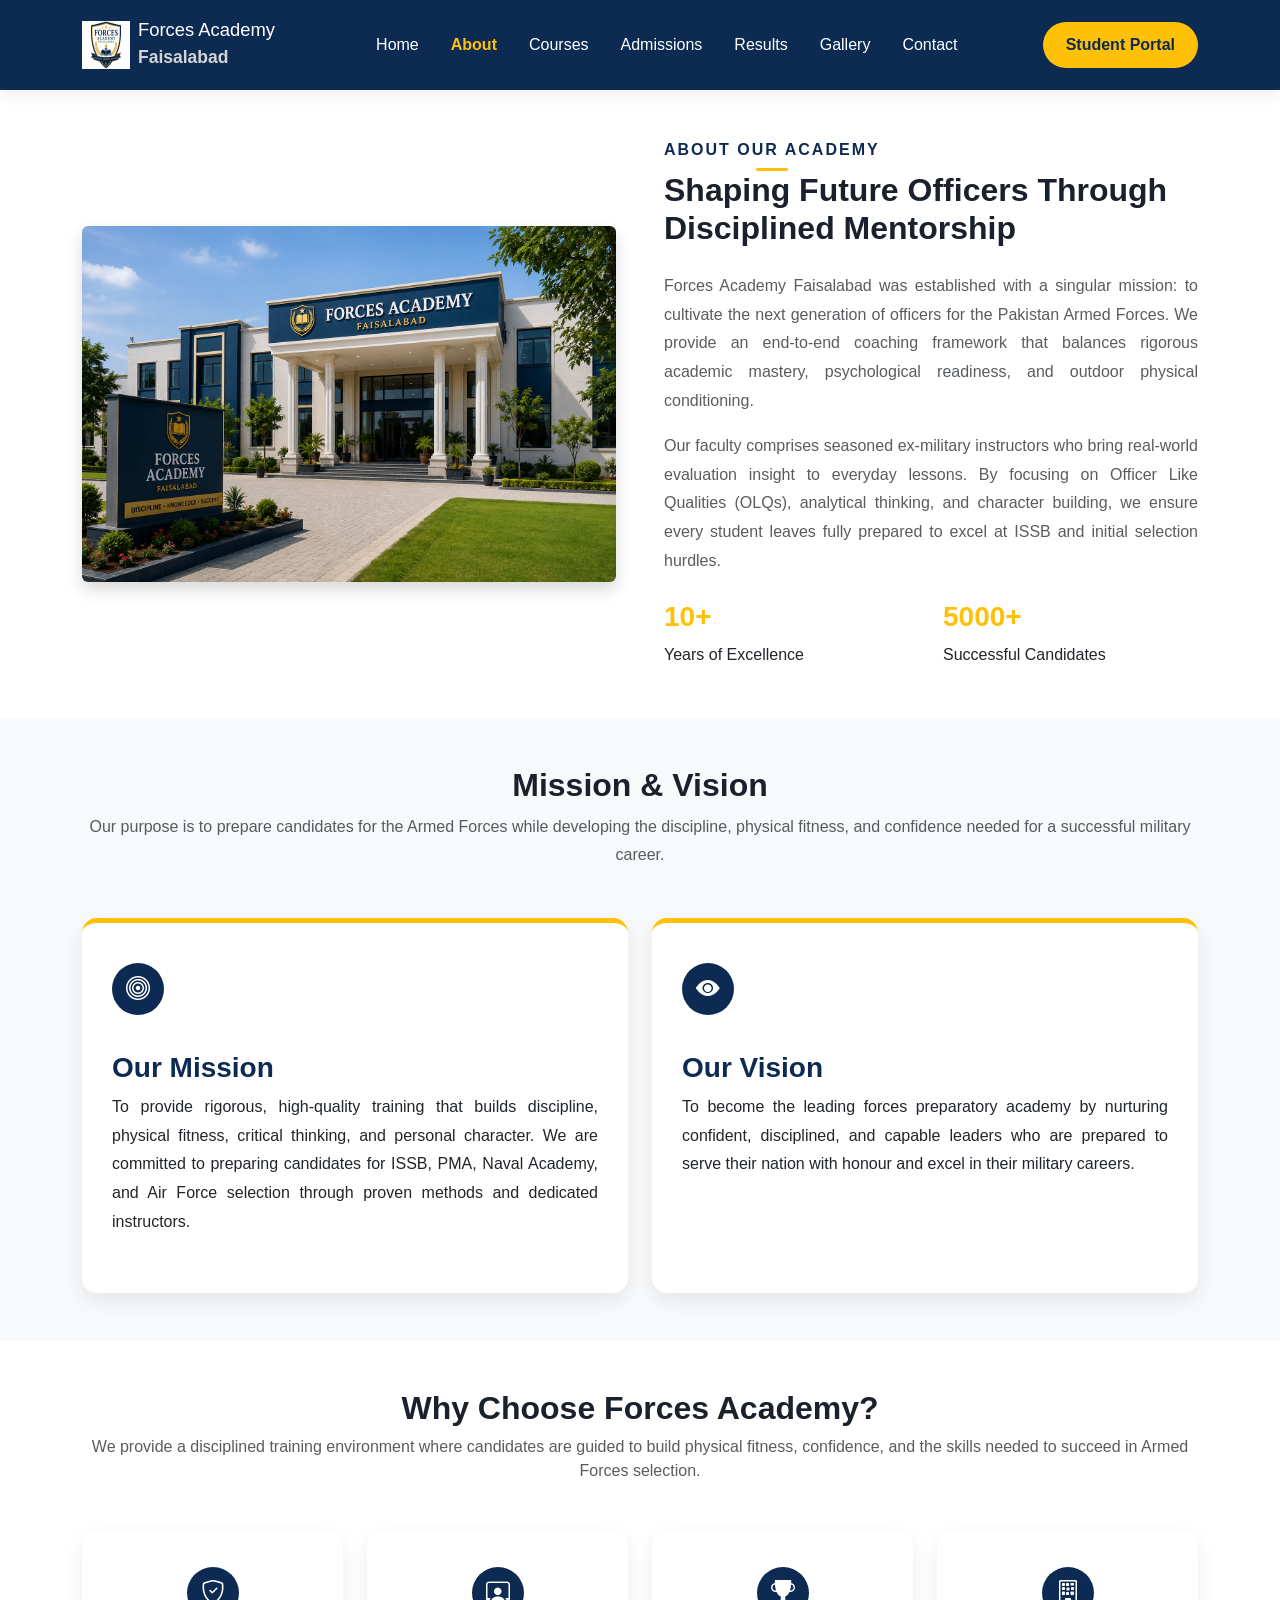
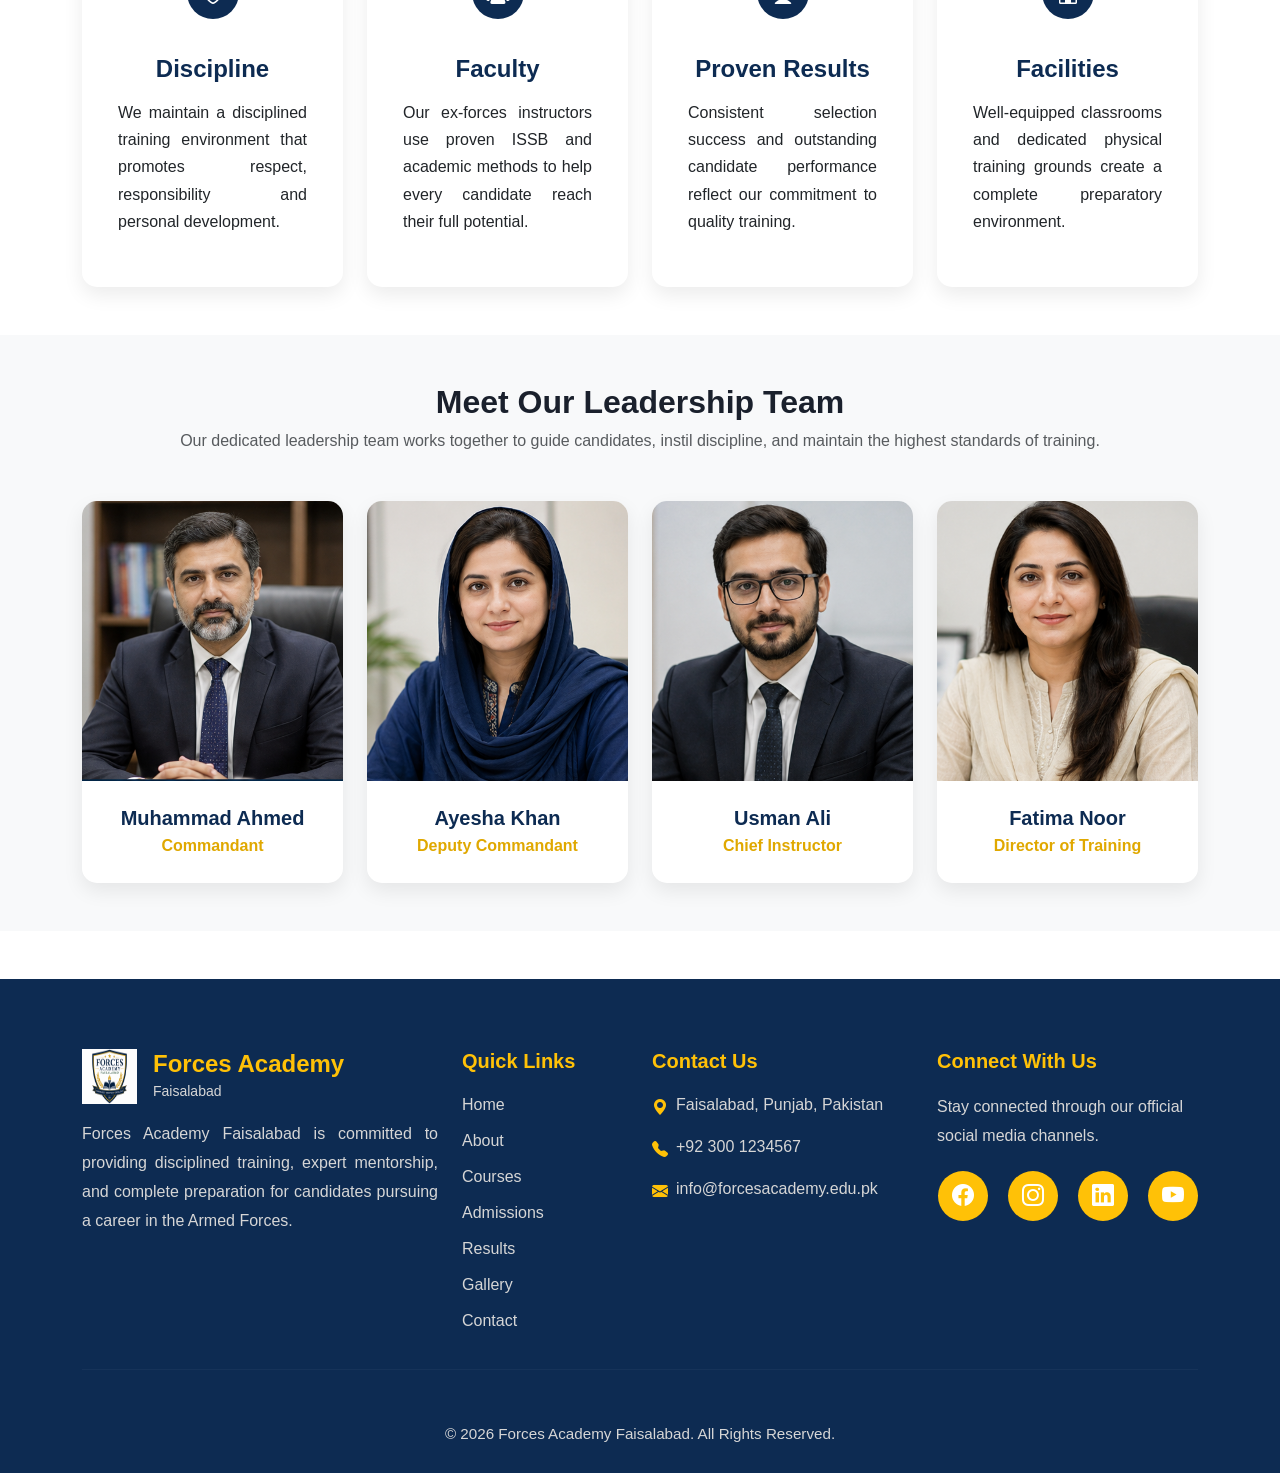
==== about.html @ 99a715e4 "Enhance gallery layout and update website styling" ====
<!DOCTYPE html>
<html lang="en">

<head>
    <meta charset="UTF-8">
    <meta name="viewport" content="width=device-width, initial-scale=1.0">
    <title>About | Forces Academy Faisalabad</title>

    <!-- Bootstrap CSS -->
    <link href="https://cdn.jsdelivr.net/npm/bootstrap@5.3.7/dist/css/bootstrap.min.css" rel="stylesheet">
    <link rel="stylesheet" href="https://cdn.jsdelivr.net/npm/bootstrap-icons@1.13.1/font/bootstrap-icons.min.css">
    
    <!-- AOS Animation Library CSS -->
    <link href="https://unpkg.com/aos@2.3.1/dist/aos.css" rel="stylesheet">

    <!-- Custom CSS -->
    <link rel="stylesheet" href="css/style.css">
</head>

<body>

    <!-- Navbar -->
    <nav class="navbar navbar-expand-lg sticky-top" id="navbar">
        <div class="container">

            <a class="navbar-brand d-flex align-items-center" href="index.html">
                <img src="images/logo.png" width="48" height="48" alt="Logo" class="me-2">
                <div>
                    <h5 class="mb-0">Forces Academy</h5>
                    <small>Faisalabad</small>
                </div>
            </a>

            <button class="navbar-toggler"
                type="button"
                data-bs-toggle="collapse"
                data-bs-target="#navigation">

                <span class="navbar-toggler-icon"></span>

            </button>

            <div class="collapse navbar-collapse" id="navigation">

                <ul class="navbar-nav mx-auto">

                    <li class="nav-item"><a class="nav-link" href="index.html">Home</a></li>
                    <li class="nav-item"><a class="nav-link active" href="about.html">About</a></li>
                    <li class="nav-item"><a class="nav-link" href="courses.html">Courses</a></li>
                    <li class="nav-item"><a class="nav-link" href="admissions.html">Admissions</a></li>
                    <li class="nav-item"><a class="nav-link" href="results.html">Results</a></li>
                    <li class="nav-item"><a class="nav-link" href="gallery.html">Gallery</a></li>
                    <li class="nav-item"><a class="nav-link" href="contact.html">Contact</a></li>

                </ul>

                <a href="#" class="btn portal-btn">
                    Student Portal
                </a>

            </div>

        </div>
    </nav>


    <!-- Academy Overview -->
    <section class="py-5" id="academy-overview">
        <div class="container">

            <div class="row align-items-center g-5">

                <div class="col-lg-6" data-aos="fade-up">
                    <img src="images/about-academy.png"
                         alt="Forces Academy Building"
                         class="img-fluid rounded shadow">
                </div>

                <div class="col-lg-6" data-aos="fade-up" data-aos-delay="100">

                    <span class="section-subtitle">ABOUT OUR ACADEMY</span>

                    <h2 class="fw-bold mb-4">
                        Shaping Future Officers Through Disciplined Mentorship
                    </h2>

                    <p class="text-muted justify-text">
                        Forces Academy Faisalabad was established with a singular mission: to cultivate 
                        the next generation of officers for the Pakistan Armed Forces. We provide an end-to-end 
                        coaching framework that balances rigorous academic mastery, psychological readiness, 
                        and outdoor physical conditioning.
                    </p>

                    <p class="text-muted justify-text">
                        Our faculty comprises seasoned ex-military instructors who bring real-world evaluation 
                        insight to everyday lessons. By focusing on Officer Like Qualities (OLQs), analytical thinking, 
                        and character building, we ensure every student leaves fully prepared to excel at ISSB and 
                        initial selection hurdles.
                    </p>

                    <div class="row mt-4">

                        <div class="col-6">
                            <h3 class="text-warning fw-bold">10+</h3>
                            <p class="mb-0">Years of Excellence</p>
                        </div>

                        <div class="col-6">
                            <h3 class="text-warning fw-bold">5000+</h3>
                            <p class="mb-0">Successful Candidates</p>
                        </div>

                    </div>

                </div>

            </div>

        </div>
    </section>

    <!-- Mission & Vision -->
    <section id="mission-vision" class="py-5">
        <div class="container">

            <div class="text-center mb-5" data-aos="fade-up">
                <h2 class="fw-bold">Mission & Vision</h2>
                <p class="text-muted">
                    Our purpose is to prepare candidates for the Armed Forces while
                    developing the discipline, physical fitness, and confidence needed
                    for a successful military career.
                </p>
            </div>

            <div class="row g-4">

                <!-- Mission -->
                <div class="col-lg-6" data-aos="fade-up" data-aos-delay="100">

                    <div class="mission-card h-100">

                        <div class="icon-box">
                            <i class="bi bi-bullseye"></i>
                        </div>

                        <h3 class="fw-bold mt-3">Our Mission</h3>

                        <p class="justify-text">
                            To provide rigorous, high-quality training that builds
                            discipline, physical fitness, critical thinking, and personal
                            character. We are committed to preparing candidates for ISSB,
                            PMA, Naval Academy, and Air Force selection through proven
                            methods and dedicated instructors.
                        </p>

                    </div>

                </div>

                <!-- Vision -->
                <div class="col-lg-6" data-aos="fade-up" data-aos-delay="200">

                    <div class="vision-card h-100">

                        <div class="icon-box">
                            <i class="bi bi-eye-fill"></i>
                        </div>

                        <h3 class="fw-bold mt-3">Our Vision</h3>

                        <p class="justify-text">
                            To become the leading forces preparatory academy by nurturing
                            confident, disciplined, and capable leaders who are prepared
                            to serve their nation with honour and excel in their military
                            careers.
                        </p>

                    </div>

                </div>

            </div>

        </div>
    </section>


    <!-- Why Choose Us -->
    <section id="why-choose-us" class="py-5">
        <div class="container">

            <div class="text-center mb-5" data-aos="fade-up">
                <h2 class="fw-bold">Why Choose Forces Academy?</h2>
                <p class="text-muted">
                    We provide a disciplined training environment where candidates are
                    guided to build physical fitness, confidence, and the skills needed
                    to succeed in Armed Forces selection.
                </p>
            </div>

            <div class="row g-4">

                <!-- Card 1 -->
                <div class="col-lg-3 col-md-6" data-aos="fade-up" data-aos-delay="100">
                    <div class="card feature-card h-100 text-center">

                        <div class="card-body">

                            <div class="feature-icon">
                                <i class="bi bi-shield-check"></i>
                            </div>

                            <h4 class="mt-3">Discipline</h4>

                            <p class="justify-text">
                                We maintain a disciplined training environment that
                                promotes respect, responsibility and personal development.
                            </p>

                        </div>

                    </div>
                </div>

                <!-- Card 2 -->
                <div class="col-lg-3 col-md-6" data-aos="fade-up" data-aos-delay="200">
                    <div class="card feature-card h-100 text-center">

                        <div class="card-body">

                            <div class="feature-icon">
                                <i class="bi bi-person-workspace"></i>
                            </div>

                            <h4 class="mt-3">Faculty</h4>

                            <p class="justify-text">
                                Our ex-forces instructors use proven ISSB and academic
                                methods to help every candidate reach their full potential.
                            </p>

                        </div>

                    </div>
                </div>

                <!-- Card 3 -->
                <div class="col-lg-3 col-md-6" data-aos="fade-up" data-aos-delay="300">
                    <div class="card feature-card h-100 text-center">

                        <div class="card-body">

                            <div class="feature-icon">
                                <i class="bi bi-trophy-fill"></i>
                            </div>

                            <h4 class="mt-3">Proven Results</h4>

                            <p class="justify-text">
                                Consistent selection success and outstanding candidate
                                performance reflect our commitment to quality training.
                            </p>

                        </div>

                    </div>
                </div>

                <!-- Card 4 -->
                <div class="col-lg-3 col-md-6" data-aos="fade-up" data-aos-delay="400">
                    <div class="card feature-card h-100 text-center">

                        <div class="card-body">

                            <div class="feature-icon">
                                <i class="bi bi-building"></i>
                            </div>

                            <h4 class="mt-3">Facilities</h4>

                            <p class="justify-text">
                                Well-equipped classrooms and dedicated physical training
                                grounds create a complete preparatory environment.
                            </p>

                        </div>

                    </div>
                </div>

            </div>

        </div>
    </section>


    <!-- Leadership Team -->
    <section id="leadership-team" class="py-5">
        <div class="container">

            <div class="text-center mb-5" data-aos="fade-up">
                <h2 class="fw-bold">Meet Our Leadership Team</h2>
                <p class="text-muted">
                    Our dedicated leadership team works together to guide candidates,
                    instil discipline, and maintain the highest standards of training.
                </p>
            </div>

            <div class="row g-4">

                <!-- Team Member 1 -->
                <div class="col-lg-3 col-md-6" data-aos="fade-up" data-aos-delay="100">
                    <div class="card team-card h-100 text-center">

                        <img src="images/principal.png"
                             class="card-img-top"
                             alt="Commandant">

                        <div class="card-body">

                            <h5 class="fw-bold mb-1">Muhammad Ahmed</h5>

                            <p class="team-role">
                                Commandant
                            </p>

                        </div>

                    </div>
                </div>

                <!-- Team Member 2 -->
                <div class="col-lg-3 col-md-6" data-aos="fade-up" data-aos-delay="200">
                    <div class="card team-card h-100 text-center">

                        <img src="images/vice-principal.png"
                             class="card-img-top"
                             alt="Deputy Commandant">

                        <div class="card-body">

                            <h5 class="fw-bold mb-1">Ayesha Khan</h5>

                            <p class="team-role">
                                Deputy Commandant
                            </p>

                        </div>

                    </div>
                </div>

                <!-- Team Member 3 -->
                <div class="col-lg-3 col-md-6" data-aos="fade-up" data-aos-delay="300">
                    <div class="card team-card h-100 text-center">

                        <img src="images/coordinator.png"
                             class="card-img-top"
                             alt="Chief Instructor">

                        <div class="card-body">

                            <h5 class="fw-bold mb-1">Usman Ali</h5>

                            <p class="team-role">
                                Chief Instructor
                            </p>

                        </div>

                    </div>
                </div>

                <!-- Team Member 4 -->
                <div class="col-lg-3 col-md-6" data-aos="fade-up" data-aos-delay="400">
                    <div class="card team-card h-100 text-center">

                        <img src="images/director.png"
                             class="card-img-top"
                             alt="Director">

                        <div class="card-body">

                            <h5 class="fw-bold mb-1">Fatima Noor</h5>

                            <p class="team-role">
                                Director of Training
                            </p>

                        </div>

                    </div>
                </div>

            </div>

        </div>
    </section>


    <!-- Footer Section -->
    <footer class="academy-footer mt-5">

        <div class="container">

            <div class="row gy-4">

                <div class="col-lg-4 col-md-6">

                    <div class="d-flex align-items-center mb-3">

                        <img src="images/logo.png"
                             alt="Forces Academy Logo"
                             width="55"
                             height="55"
                             class="me-3">

                        <div>

                            <h4 class="mb-0">Forces Academy</h4>

                            <small>Faisalabad</small>

                        </div>

                    </div>

                    <p class="justify-text">

                        Forces Academy Faisalabad is committed to providing
                        disciplined training, expert mentorship, and complete
                        preparation for candidates pursuing a career in the
                        Armed Forces.

                    </p>

                </div>

                <div class="col-lg-2 col-md-6">

                    <h5>Quick Links</h5>

                    <ul class="list-unstyled footer-links">

                        <li><a href="index.html">Home</a></li>

                        <li><a href="about.html">About</a></li>

                        <li><a href="courses.html">Courses</a></li>

                        <li><a href="admissions.html">Admissions</a></li>

                        <li><a href="results.html">Results</a></li>

                        <li><a href="gallery.html">Gallery</a></li>

                        <li><a href="contact.html">Contact</a></li>

                    </ul>

                </div>

                <div class="col-lg-3 col-md-6">

                    <h5>Contact Us</h5>

                    <ul class="list-unstyled contact-info">

                        <li>

                            <i class="bi bi-geo-alt-fill me-2"></i>

                            Faisalabad, Punjab, Pakistan

                        </li>

                        <li>

                            <i class="bi bi-telephone-fill me-2"></i>

                            +92 300 1234567

                        </li>

                        <li>

                            <i class="bi bi-envelope-fill me-2"></i>

                            info@forcesacademy.edu.pk

                        </li>

                    </ul>

                </div>

                <div class="col-lg-3 col-md-6">

                    <h5>Connect With Us</h5>

                    <p>

                        Stay connected through our official social media channels.

                    </p>

                    <div class="social-icons">

                        <a href="#" aria-label="Facebook">
                            <i class="bi bi-facebook"></i>
                        </a>

                        <a href="#" aria-label="Instagram">
                            <i class="bi bi-instagram"></i>
                        </a>

                        <a href="#" aria-label="LinkedIn">
                            <i class="bi bi-linkedin"></i>
                        </a>

                        <a href="#" aria-label="YouTube">
                            <i class="bi bi-youtube"></i>
                        </a>

                    </div>

                </div>

            </div>

            <hr class="my-4">

            <div class="text-center pt-3">

                <p class="mb-0 copyright">
                    © <span id="currentYear"></span> Forces Academy Faisalabad. All Rights Reserved.
                </p>

            </div>

        </div>

    </footer>

    <!-- Bootstrap JS -->
    <script src="https://cdn.jsdelivr.net/npm/bootstrap@5.3.7/dist/js/bootstrap.bundle.min.js"></script>

    <!-- AOS Animation Library JS -->
    <script src="https://unpkg.com/aos@2.3.1/dist/aos.js"></script>
    <script>
        AOS.init({
            duration: 800,
            once: true
        });
    </script>

    <!-- Custom JS -->
    <script src="js/main.js"></script>

    <!-- Back to Top Button -->
    <button id="backToTop" aria-label="Back to Top">
        <i class="bi bi-arrow-up"></i>
    </button>

</body>
</html>
---- css/style.css ----
/* 1. GLOBAL COLOR PALETTE (Forces Academy System) */
:root {
    /* Primary Brand Colors */
    --navy-primary: #0d2b52;       /* Headings, Navbar, Card Icons, Primary Accents */
    --navy-dark: #071b36;          /* Navbar Hover, Footer Background */
    --gold-accent: #ffc107;        /* Primary CTAs, Badges, Highlighting */
    --gold-hover: #e0a800;         /* Button Hover States */

    /* Neutral Colors */
    --text-heading: #1a202c;       /* Main Section Headings (h2) */
    --text-body: #212529;          /* Paragraph Text */
    --bg-light: #f8f9fa;           /* Section Background Tints */
    --bg-white: #ffffff;           /* Card Backgrounds */
    --border-color: #e9ecef;       /* Subtle Card Borders & Dividers */
}

/* Import Font */
@import url('https://fonts.googleapis.com/css2?family=Poppins:wght@300;400;500;600;700;800&display=swap');

/* 2. GLOBAL RESET & BASE STYLES */
* {
    margin: 0;
    padding: 0;
    box-sizing: border-box;
}

html {
    scroll-behavior: smooth;
    -webkit-text-size-adjust: 100%;
    -ms-text-size-adjust: 100%;
    text-size-adjust: 100%;
}

body {
    font-family: 'Poppins', sans-serif;
    background-color: var(--bg-white);
    color: var(--text-body);
}

section {
    padding: 60px 0; /* Standardized section spacing */
}

/* Border separators for sections */
#stats, 
#featured-courses {
    border-top: 1px solid var(--border-color);
    border-bottom: 1px solid var(--border-color);
}

/* 3. TYPOGRAPHY & SECTION HEADERS */
/* Main Section Headings (H2) */
section h2, 
#stats h2.fw-bold {
    color: var(--text-heading) !important;
    font-weight: 700;
}

/* Subtitles with Gold Accent Line */
.section-subtitle {
    color: var(--navy-primary);
    font-weight: 700;
    text-transform: uppercase;
    letter-spacing: 2px;
    display: inline-block;
    position: relative;
}

.section-subtitle::after {
    content: '';
    display: block;
    width: 32px;
    height: 3px;
    background-color: var(--gold-accent);
    margin: 6px auto 0;
    border-radius: 2px;
}

/* 4. NAVIGATION BAR */
#navbar {
    background-color: var(--navy-primary);
    padding: 14px 0;
    transition: background-color 0.3s ease, box-shadow 0.3s ease;
    box-shadow: 0 4px 15px rgba(0, 0, 0, 0.08);
}

.navbar-brand {
    color: #ffffff;
    font-weight: 700;
    text-decoration: none;
}

.navbar-brand h5 {
    margin: 0;
    font-size: 1.15rem;
}

.navbar-brand small {
    color: #d4d4d4;
}

.navbar-brand:hover {
    color: #ffffff;
}

.nav-link {
    color: #ffffff;
    font-weight: 500;
    margin: 0 8px;
    position: relative;
    transition: color 0.3s ease;
}

.nav-link.active {
    color: var(--gold-accent);
}

.nav-link::after {
    content: "";
    position: absolute;
    left: 0;
    bottom: -6px;
    width: 0;
    height: 2px;
    background-color: var(--gold-accent);
    transition: width 0.3s ease;
}

/* Hover Effects for Nav Links */
@media (hover: hover) and (pointer: fine) {
    .nav-link:hover {
        color: var(--gold-accent);
    }

    .nav-link:hover::after {
        width: 100%;
    }
}

/* Disable Hover Underline Effect on Mobile/Tablets */
@media (max-width: 991px) {
    .nav-link::after {
        display: none;
    }

    .nav-link:hover::after {
        width: 0;
    }
}

/* 5. BUTTONS & CALL TO ACTIONS */
/* Generic Primary Buttons */
.btn-warning,
.btn-primary-accent {
    background-color: var(--gold-accent);
    color: var(--navy-primary);
    font-weight: 700;
    border: none;
    transition: background-color 0.3s ease;
}

.btn-warning:hover,
.btn-primary-accent:hover {
    background-color: var(--gold-hover);
    color: var(--navy-primary);
}

/* Navbar Student Portal Button */
.portal-btn {
    background-color: var(--gold-accent);
    color: var(--navy-primary);
    font-weight: 700;
    padding: 10px 22px;
    border-radius: 30px;
    transition: all 0.3s ease;
    text-decoration: none;
    display: inline-block;
}

.portal-btn:hover {
    background-color: var(--gold-hover);
    transform: translateY(-2px);
    color: var(--navy-primary);
}

/* View All Courses Button */
.btn-view-courses {
    background-color: var(--gold-accent);
    color: var(--navy-primary);
    font-weight: 700;
    font-size: 0.95rem;
    padding: 12px 32px;
    border-radius: 50px;
    border: none;
    transition: all 0.3s ease;
    box-shadow: 0 4px 12px rgba(255, 193, 7, 0.25);
    display: inline-flex;
    align-items: center;
    justify-content: center;
    text-decoration: none;
}

.btn-view-courses:hover {
    background-color: var(--gold-hover);
    color: var(--navy-primary);
    transform: translateY(-2px);
    box-shadow: 0 6px 18px rgba(255, 193, 7, 0.35);
}

.btn-view-courses:hover i {
    transform: translateX(4px);
    transition: transform 0.2s ease;
}

/* 6. CARDS & ICONS */
.card-icon,
.stats-card i {
    color: var(--navy-primary);
    background-color: rgba(13, 43, 82, 0.08); /* Transparent Navy Badge */
}
/* HERO SECTION */
.hero-section {
    min-height: 100vh;
    background: 
        linear-gradient(
            90deg,
            rgba(5, 22, 52, 0.85) 0%,
            rgba(5, 22, 52, 0.65) 35%,
            rgba(5, 22, 52, 0.25) 65%,
            rgba(5, 22, 52, 0) 100%
        ),
        url("../images/hero-bgs.png");
    background-size: cover;
    background-position: center;
    background-repeat: no-repeat;
}

.hero-content {
    min-height: 100vh;
    display: flex;
    align-items: center;
}

.hero-section h1 {
    font-weight: 800;
    line-height: 1.2;
    color: #ffffff;
}

.hero-section p {
    max-width: 650px;
    color: #ffffff;
}

/* Hero Action Buttons */
.hero-section .btn {
    border-radius: 40px;
    padding: 14px 32px;
    font-weight: 600;
    transition: all 0.3s ease;
}

.btn-warning:hover {
    background-color: var(--gold-hover);
    transform: translateY(-3px);
}

.btn-outline-light:hover {
    transform: translateY(-3px);
}

/* Hero Badge */
.badge {
    font-size: 0.9rem;
    letter-spacing: 0.5px;
}

/* NAVBAR TOGGLER & MOBILE NAV */
.navbar-toggler {
    border: none;
}

.navbar-toggler:focus {
    box-shadow: none;
}

.navbar-toggler-icon {
    filter: brightness(0) invert(1);
}

.navbar .nav-link.active {
    color: var(--gold-accent) !important;
    font-weight: 600;
}

.navbar .nav-link:hover {
    color: var(--gold-accent);
}

/* MEDIA QUERIES (TABLET & MOBILE) */

/* Tablet & Mobile Dropdown Adjustments (Max Width: 991px) */
@media (max-width: 991px) {
    #navbar {
        padding: 12px 0;
    }

    .navbar-collapse {
        background: var(--navy-primary);
        margin-top: 15px;
        padding: 20px;
        border-radius: 12px;
    }

    .nav-link {
        margin: 10px 0;
    }

    .portal-btn {
        width: 100%;
        text-align: center;
        margin-top: 15px;
    }

    .hero-section {
        text-align: center;
        background-image:
            linear-gradient(rgba(5, 22, 52, 0.72), rgba(5, 22, 52, 0.72)),
            url("../images/hero-bg-tablet.png");
        background-size: cover;
        background-position: center;
        background-color: var(--navy-dark);
    }

    .hero-content {
        padding-top: 80px;
        padding-bottom: 60px;
    }

    .hero-section h1 {
        font-size: 2.6rem;
    }

    .hero-section p {
        margin: auto;
    }
}

/* Mobile Adjustments (Max Width: 768px) */
@media (max-width: 768px) {
    .hero-section h1 {
        font-size: 2.1rem;
    }

    .hero-section p {
        font-size: 1rem;
    }

    .hero-section .btn {
        width: 100%;
    }
}

/* Small Mobile Devices (Max Width: 576px) */
@media (max-width: 576px) {
    .hero-section {
        background-image:
            linear-gradient(rgba(5, 22, 52, 0.72), rgba(5, 22, 52, 0.72)),
            url("../images/hero-bg-mobile.png");
        background-size: cover;
        background-position: top center;
        background-color: var(--navy-dark);
    }

    .navbar-brand h5 {
        font-size: 1rem;
    }

    .hero-section h1 {
        font-size: 1.8rem;
    }

    .badge {
        font-size: 0.8rem;
    }

    .hero-section .btn {
        max-width: 240px;
        width: auto;
        padding: 12px 24px;
        font-size: 0.95rem;
    }

    .hero-section .d-flex {
        flex-direction: column;
        align-items: center;
    }
}
/* FOOTER */
.academy-footer {
    background-color: var(--navy-primary);
    color: #ffffff;
    padding: 70px 0 25px;
    margin-top: 80px;
}

.academy-footer h4,
.academy-footer h5 {
    color: var(--gold-accent);
    font-weight: 700;
    margin-bottom: 20px;
}

.academy-footer small,
.academy-footer p {
    color: #d6d6d6;
    line-height: 1.8;
    margin-bottom: 0;
}

/* Footer Links */
.footer-links {
    padding-left: 0;
    margin: 0;
}

.footer-links li {
    list-style: none;
    margin-bottom: 12px;
}

.footer-links a {
    color: #d6d6d6;
    text-decoration: none;
    transition: all 0.3s ease;
    display: inline-block;
}

.footer-links a:hover {
    color: var(--gold-accent);
    transform: translateX(6px);
}

/* Contact Info */
.contact-info {
    padding-left: 0;
    margin: 0;
}

.contact-info li {
    list-style: none;
    margin-bottom: 15px;
    color: #d6d6d6;
    display: flex;
    align-items: flex-start;
}

.contact-info i {
    color: var(--gold-accent);
    margin-top: 3px;
}

/* Social Media Links */
.social-icons {
    display: flex;
    justify-content: center;
    align-items: center;
    gap: 20px;
    margin-top: 20px;
}

.social-icons a {
    width: 50px;
    height: 50px;
    border-radius: 50%;
    background-color: var(--gold-accent);
    display: flex;
    justify-content: center;
    align-items: center;
    text-decoration: none;
    transition: all 0.3s ease;
}

.social-icons a i {
    color: #ffffff; /* Sets icon graphic inside circle to white */
    font-size: 22px;
}

.social-icons a:hover {
  
    transform: translateY(-5px);
}

/* Footer Divider & Copyright */
.academy-footer hr {
    border-color: rgba(255, 255, 255, 0.15);
}

.academy-footer .copyright,
.copyright {
    text-align: center;
    font-size: 0.95rem;
    color: #d6d6d6;
    margin-top: 10px;
}

/* Responsive Footer */
@media (max-width: 991px) {
    .academy-footer {
        text-align: center;
    }

    .academy-footer .d-flex,
    .contact-info li,
    .social-icons {
        justify-content: center;
    }
}

@media (max-width: 768px) {
    .academy-footer {
        padding: 60px 0 20px;
    }

    .academy-footer h4 {
        font-size: 1.4rem;
    }

    .academy-footer h5 {
        margin-top: 20px;
    }
}

@media (max-width: 576px) {
    .academy-footer {
        padding: 50px 0 15px;
    }

    .social-icons a {
        width: 40px;
        height: 40px;
    }

    .social-icons a i {
        font-size: 18px;
    }

    .academy-footer p,
    .academy-footer li {
        font-size: 0.95rem;
    }
}

/* ABOUT - ACADEMY OVERVIEW */
#academy-overview {
    padding: 80px 0;
}

#academy-overview h2 {
    color: var(--text-heading);
}

#academy-overview p {
    line-height: 1.8;
    font-size: 1rem;
    color: var(--text-body);
}

#academy-overview img {
    transition: transform 0.4s ease;
}

#academy-overview img:hover {
    transform: scale(1.03);
}
/* MISSION & VISION */
#mission-vision {
    background-color: var(--bg-light);
}

.mission-card,
.vision-card {
    background-color: var(--bg-white);
    padding: 40px 30px;
    border-radius: 15px;
    box-shadow: 0 8px 20px rgba(0, 0, 0, 0.08);
    transition: transform 0.3s ease, box-shadow 0.3s ease;
    border-top: 5px solid var(--gold-accent);
}

.mission-card:hover,
.vision-card:hover {
    transform: translateY(-8px);
}

.icon-box {
    width: 70px;
    height: 70px;
    background-color: var(--navy-primary);
    color: var(--gold-accent);
    display: flex;
    justify-content: center;
    align-items: center;
    border-radius: 50%;
    font-size: 30px;
}

#mission-vision h2 {
    color: var(--text-heading);
}

#mission-vision h3 {
    color: var(--navy-primary);
}

#mission-vision p {
    color: var(--text-body);
    line-height: 1.8;
}

/* Responsive Mission & Vision */
@media (max-width: 768px) {
    .mission-card,
    .vision-card {
        padding: 30px 25px;
        text-align: center;
    }

    .icon-box {
        margin: 0 auto;
    }
}

/* WHY CHOOSE US */
#why-choose-us {
    background-color: var(--bg-white);
}

.feature-card {
    border: none;
    border-radius: 15px;
    padding: 20px;
    background-color: var(--bg-white);
    box-shadow: 0 8px 20px rgba(0, 0, 0, 0.08);
    transition: transform 0.35s ease, box-shadow 0.35s ease;
}

.feature-card:hover {
    transform: translateY(-10px);
    box-shadow: 0 15px 30px rgba(0, 0, 0, 0.15);
}

.feature-icon {
    width: 80px;
    height: 80px;
    margin: auto;
    border-radius: 50%;
    background-color: var(--navy-primary);
    color: var(--gold-accent);
    display: flex;
    justify-content: center;
    align-items: center;
    font-size: 34px;
}

.feature-card h4 {
    color: var(--navy-primary);
    font-weight: 700;
}

.feature-card p {
    color: var(--text-body);
    line-height: 1.7;
    margin-top: 15px;
}

/* Responsive Why Choose Us */
@media (max-width: 768px) {
    .feature-card {
        padding: 30px 20px;
    }
}

/* LEADERSHIP TEAM */
#leadership-team {
    background-color: var(--bg-light);
}

.team-card {
    border: none;
    border-radius: 15px;
    background-color: var(--bg-white);
    overflow: hidden;
    box-shadow: 0 8px 20px rgba(0, 0, 0, 0.08);
    transition: transform 0.35s ease, box-shadow 0.35s ease;
}

.team-card:hover {
    transform: translateY(-10px);
    box-shadow: 0 15px 30px rgba(0, 0, 0, 0.15);
}

.team-card img {
    width: 100%;
    height: 280px;
    object-fit: cover;
}

.team-card .card-body {
    padding: 25px;
}

.team-card h5 {
    color: var(--navy-primary);
    font-weight: 700;
}

.team-role {
    color: var(--gold-hover);
    font-weight: 600;
    margin-bottom: 0;
}

/* Responsive Leadership Team */
@media (max-width: 768px) {
    .team-card img {
        height: 250px;
    }
}

@media (max-width: 576px) {
    .team-card img {
        height: 220px;
    }
}

/* COURSES HEADER */
#courses-header {
    background-color: var(--bg-light);
    padding: 80px 0;
}

#courses-header h1 {
    color: var(--text-heading);
    font-weight: 800;
}

.intro-text {
    max-width: 750px;
    margin-top: 20px;
    line-height: 1.8;
    color: var(--text-body);
}

/* Responsive Courses Header */
@media (max-width: 768px) {
    #courses-header {
        padding: 60px 0;
    }

    #courses-header h1 {
        font-size: 2.4rem;
    }
}

/* COURSES SECTION */
#courses {
    background-color: var(--bg-white);
}

.course-card {
    border: none;
    border-radius: 15px;
    background-color: var(--bg-white);
    overflow: hidden;
    box-shadow: 0 8px 20px rgba(0, 0, 0, 0.08);
    transition: transform 0.35s ease, box-shadow 0.35s ease;
}

.course-card:hover {
    transform: translateY(-10px);
    box-shadow: 0 15px 30px rgba(0, 0, 0, 0.15);
}

.course-card .card-body {
    padding: 30px;
}

.course-card h4 {
    color: var(--navy-primary);
    font-weight: 700;
    margin-bottom: 20px;
}

.course-card p {
    color: var(--text-body);
    line-height: 1.7;
}

.course-details {
    margin-top: 20px;
}

.course-details li {
    margin-bottom: 10px;
    color: var(--text-body);
}

/* Secondary Action Button inside Course Cards */
.course-card .btn {
    font-weight: 600;
    border-radius: 8px;
    border: 2px solid var(--navy-primary);
    color: var(--navy-primary);
    background-color: transparent;
    transition: all 0.3s ease;
}

.course-card .btn:hover {
    background-color: var(--navy-primary);
    color: #ffffff;
    border-color: var(--navy-primary);
}

/* Responsive Courses */
@media (max-width: 768px) {
    .course-card {
        text-align: center;
    }
}
/* ADMISSIONS HEADER */
#admissions-header {
    background-color: var(--bg-light);
    padding: 80px 0;
}

#admissions-header h1 {
    color: var(--text-heading);
    font-weight: 700;
}

#admissions-header .intro-text {
    max-width: 750px;
    margin-top: 20px;
    color: var(--text-body);
    line-height: 1.8;
}

#admissions-header .section-subtitle {
    color: var(--navy-primary);
    font-weight: 700;
    letter-spacing: 2px;
    text-transform: uppercase;
}

@media (max-width: 768px) {
    #admissions-header {
        padding: 60px 0;
    }

    #admissions-header h1 {
        font-size: 2.5rem;
    }
}

/* HOW TO APPLY */
#how-to-apply {
    background-color: var(--bg-white);
}

.apply-item {
    padding: 25px;
    border: none;
    border-bottom: 1px solid var(--border-color);
    transition: background-color 0.3s ease;
}

.apply-item:last-child {
    border-bottom: none;
}

.apply-item:hover {
    background-color: var(--bg-light);
}

.step-number {
    width: 55px;
    height: 55px;
    background-color: var(--navy-primary);
    color: var(--gold-accent);
    border-radius: 50%;
    display: flex;
    justify-content: center;
    align-items: center;
    font-size: 22px;
    font-weight: 700;
    margin-right: 20px;
    flex-shrink: 0;
}

.apply-item h5 {
    color: var(--navy-primary);
    font-weight: 700;
}

.apply-item p {
    color: var(--text-body);
    margin-top: 5px;
    line-height: 1.7;
}

@media (max-width: 768px) {
    .apply-item {
        flex-direction: column;
        text-align: center;
    }

    .step-number {
        margin-right: 0;
        margin-bottom: 15px;
    }
}

/* ELIGIBILITY CRITERIA */
#eligibility {
    background-color: var(--bg-light);
}

.eligibility-table {
    background-color: var(--bg-white);
    border-radius: 12px;
    overflow: hidden;
    box-shadow: 0 8px 20px rgba(0, 0, 0, 0.08);
}

.eligibility-table thead {
    background-color: var(--navy-primary);
    color: #ffffff;
}

.eligibility-table th {
    padding: 16px;
    text-align: center;
}

.eligibility-table td {
    padding: 15px;
    vertical-align: middle;
}

.eligibility-table tbody tr:hover {
    background-color: rgba(255, 193, 7, 0.08);
}

@media (max-width: 768px) {
    .eligibility-table th,
    .eligibility-table td {
        font-size: 0.95rem;
        padding: 12px;
    }
}

/* REQUIRED DOCUMENTS */
#required-documents {
    background-color: var(--bg-white);
}

.document-item {
    padding: 20px 25px;
    font-size: 1.05rem;
    color: var(--text-body);
    border: none;
    border-bottom: 1px solid var(--border-color);
    transition: all 0.3s ease;
}

.document-item:last-child {
    border-bottom: none;
}

.document-item:hover {
    background-color: rgba(255, 193, 7, 0.08);
    transform: translateX(6px);
}

.document-item i {
    color: #198754;
    font-size: 1.2rem;
}

@media (max-width: 768px) {
    .document-item {
        font-size: 1rem;
        padding: 18px;
    }
}

/* FEE STRUCTURE */
#fee-structure {
    background-color: var(--bg-light);
}

.fee-table {
    background-color: var(--bg-white);
    border-radius: 15px;
    overflow: hidden;
    box-shadow: 0 8px 20px rgba(0, 0, 0, 0.08);
}

.fee-table thead {
    background-color: var(--navy-primary);
    color: #ffffff;
}

.fee-table th {
    text-align: center;
    padding: 16px;
    font-weight: 600;
}

.fee-table td {
    text-align: center;
    padding: 15px;
}

.fee-table tbody tr:hover {
    background-color: rgba(255, 193, 7, 0.08);
    transition: background-color 0.3s ease;
}

@media (max-width: 768px) {
    .fee-table th,
    .fee-table td {
        font-size: 0.95rem;
        padding: 12px;
    }
}

/* APPLY BANNER */
#apply-banner {
    padding: 80px 0;
}

.apply-banner {
    background: linear-gradient(135deg, var(--navy-primary), var(--navy-dark));
    color: #ffffff;
    padding: 60px 30px;
    border-radius: 20px;
    box-shadow: 0 12px 25px rgba(0, 0, 0, 0.15);
}

.apply-banner h2 {
    margin-bottom: 20px;
    color: #ffffff;
}

.apply-banner p {
    margin-bottom: 30px;
    color: #d6d6d6;
}

.apply-banner .btn {
    font-weight: 700;
    border-radius: 10px;
    background-color: var(--gold-accent);
    color: var(--navy-primary);
    border: none;
    transition: all 0.3s ease;
}

.apply-banner .btn:hover {
    background-color: var(--gold-hover);
    color: var(--navy-primary);
    transform: translateY(-2px);
}

@media (max-width: 768px) {
    .apply-banner {
        padding: 40px 20px;
    }

    .apply-banner h2 {
        font-size: 2rem;
    }
}

.justify-text {
    text-align: justify;
    line-height: 1.8;
}

@media (max-width: 768px) {
    .justify-text {
        text-align: left;
    }
}

/* RESULTS HEADER & FILTERS */
#results-header {
    background-color: var(--bg-light);
}

#results-header h1 {
    color: var(--text-heading);
    margin-bottom: 15px;
}

#results-header p {
    color: var(--text-body);
}

.filter-box {
    background-color: var(--bg-white);
    padding: 30px;
    border-radius: 15px;
    box-shadow: 0 8px 20px rgba(0, 0, 0, 0.08);
}

.form-label {
    color: var(--navy-primary);
    font-weight: 600;
}

.form-select {
    height: 50px;
    border-radius: 10px;
}

.form-select:focus {
    border-color: var(--gold-accent);
    box-shadow: 0 0 0 0.2rem rgba(255, 193, 7, 0.25);
}

/* RESULTS TABLE */
#results-table {
    background-color: var(--bg-white);
}

#results-table table {
    border-radius: 15px;
    overflow: hidden;
    box-shadow: 0 8px 20px rgba(0, 0, 0, 0.08);
}

#results-table thead {
    background-color: var(--navy-primary);
    color: #ffffff;
}

#results-table th {
    padding: 16px;
    font-weight: 600;
}

#results-table td {
    padding: 14px;
}

#results-table tbody tr:hover {
    background-color: rgba(255, 193, 7, 0.08);
    transition: background-color 0.3s ease;
}

.alert-warning {
    border: none;
    border-left: 5px solid var(--gold-accent);
    border-radius: 10px;
}

@media (max-width: 768px) {
    #results-table th,
    #results-table td {
        font-size: 0.9rem;
        padding: 10px;
        white-space: nowrap;
    }
}

/* GALLERY HEADER & IMAGES */
#gallery-header {
    background-color: var(--bg-light);
}

#gallery-header h1 {
    color: var(--text-heading);
}

.section-description {
    max-width: 700px;
    margin: 0 auto;
    color: var(--text-body);
}

.btn-outline-warning {
    border-width: 2px;
    color: var(--navy-primary);
    border-color: var(--gold-accent);
}

.btn-outline-warning:hover,
.btn-outline-warning.active {
    background-color: var(--gold-accent);
    color: var(--navy-primary);
    border-color: var(--gold-accent);
}

.gallery-card {
    height: 250px;
    display: flex;
    justify-content: center;
    align-items: center;
    overflow: hidden;
    border-radius: 12px;
    box-shadow: 0 5px 15px rgba(0, 0, 0, 0.1);
    background-color: var(--bg-white);
}

.gallery-card img {
    max-width: 100%;
    max-height: 100%;
    object-fit: contain;
    transition: transform 0.4s ease;
}

.gallery-card:hover img {
    transform: scale(1.05);
}

@media (max-width: 991px) {
    .gallery-card img {
        width: 100%;
        height: auto;
        object-fit: contain;
    }
}

@media (max-width: 767px) {
    .gallery-card img {
        width: 100%;
        height: auto;
        object-fit: contain;
    }
}


/* CONTACT PAGE */
.contact-card {
    border: none;
    border-radius: 12px;
    background-color: var(--bg-white);
    box-shadow: 0 5px 15px rgba(0, 0, 0, 0.08);
    transition: transform 0.3s ease;
}

.contact-card:hover {
    transform: translateY(-5px);
}

.contact-card i {
    width: 60px;
    height: 60px;
    background-color: var(--navy-primary);
    color: #ffffff; /* White icon inside */
    border-radius: 50%;
    display: inline-flex;
    align-items: center;
    justify-content: center;
    font-size: 1.6rem;
    margin-bottom: 15px;
    transition: transform 0.3s ease;
}
#contact-form .card {
    border-radius: 12px;
}

#contact-form .form-control {
    padding: 12px;
    border-radius: 8px;
}

#contact-form textarea {
    resize: none;
}

/* ABOUT PREVIEW */
#about-preview {
    background-color: var(--bg-white);
}

.about-img {
    transition: transform 0.4s ease;
}

.about-img:hover {
    transform: scale(1.03);
}

#about-preview h2 {
    color: var(--text-heading);
    font-weight: 700;
}

#about-preview p {
    color: var(--text-body);
    line-height: 1.8;
}

/* Feature Box Base Styling */
.feature-box {
    display: flex;
    align-items: center;
    gap: 12px;
    background-color: var(--bg-light);
    padding: 15px 18px;
    border-radius: 12px;
    border: 1px solid var(--border-color);
    transition: all 0.3s ease;
    cursor: default;
}

.feature-box:hover {
    border-color: var(--gold-accent);
    box-shadow: 0 4px 12px rgba(0, 0, 0, 0.05);
}

.feature-box i {
    font-size: 1.4rem;
    color: var(--gold-hover);
    transition: transform 0.3s ease;
}

.feature-box:hover i {
    transform: scale(1.15);
}

.feature-box span {
    font-weight: 600;
    color: var(--text-heading);
}

@media (max-width: 991px) {
    #about-preview {
        text-align: center;
    }

    .feature-box {
        justify-content: center;
    }
}
/* FEATURED COURSES PREVIEW */
#featured-courses {
    background-color: var(--bg-light);
}

.course-preview-card {
    background-color: var(--bg-white);
    padding: 35px 25px;
    border-radius: 15px;
    text-align: center;
    box-shadow: 0 10px 25px rgba(0, 0, 0, 0.08);
    transition: transform 0.35s ease, box-shadow 0.35s ease;
}

.course-preview-card:hover {
    transform: translateY(-10px);
    box-shadow: 0 18px 35px rgba(0, 0, 0, 0.15);
}

.course-icon {
    width: 60px;
    height: 60px;
    background-color: rgba(13, 43, 82, 0.1);
    color: var(--navy-primary);
    border-radius: 50%;
    display: inline-flex;
    align-items: center;
    justify-content: center;
    margin-bottom: 1.25rem;
}

.course-icon i {
    font-size: 1.8rem;
    color: var(--navy-primary);
}

.course-preview-card h4 {
    font-weight: 700;
    margin-bottom: 15px;
    color: var(--text-heading);
}

.course-preview-card p {
    color: var(--text-body);
    line-height: 1.7;
    margin-bottom: 25px;
}

.course-preview-card .btn {
    border-radius: 30px;
    padding: 10px 28px;
    transition: transform 0.3s ease, background-color 0.3s ease;
}

.course-preview-card .btn:hover {
    transform: translateY(-3px);
}

.view-all-btn:hover {
    background-color: var(--gold-accent) !important;
    color: var(--navy-primary) !important;
    border-color: var(--gold-accent) !important;
    transform: none !important;
    box-shadow: none !important;
}

@media (max-width: 991px) {
    .course-preview-card {
        margin-bottom: 15px;
    }
}

/* STATS SECTION */
#stats {
    background-color: var(--bg-light);
}

.stats-card {
    background-color: var(--bg-white);
    padding: 35px 20px;
    border-radius: 15px;
    box-shadow: 0 10px 25px rgba(0, 0, 0, 0.08);
    transition: transform 0.3s ease;
}

.stats-card:hover {
    transform: translateY(-8px);
}

.stats-card i {
    width: 60px;
    height: 60px;
    background-color: var(--navy-primary);
    color: #ffffff; /* White icon inside */
    border-radius: 50%;
    display: inline-flex;
    align-items: center;
    justify-content: center;
    font-size: 1.6rem;
    margin-bottom: 1rem;
}

.stats-card h2 {
    font-size: 42px;
    font-weight: 700;
    color: var(--text-heading);
}

.stats-card p {
    margin-top: 10px;
    font-weight: 600;
    color: var(--text-body);
}

/* TESTIMONIALS */
#testimonials {
    background-color: var(--bg-light);
}

.testimonial-card {
    background-color: var(--bg-white);
    max-width: 750px;
    margin: auto;
    padding: 40px;
    border-radius: 15px;
    text-align: center;
    box-shadow: 0 10px 30px rgba(0, 0, 0, 0.08);
}

.testimonial-img {
    width: 100px;
    height: 100px;
    border-radius: 50%;
    object-fit: cover;
    margin-bottom: 20px;
    border: 4px solid var(--gold-accent);
}

.testimonial-text {
    font-style: italic;
    color: var(--text-body);
    line-height: 1.8;
    margin-bottom: 25px;
}

.testimonial-card h5 {
    font-weight: 700;
    color: var(--text-heading);
}

.testimonial-card span {
    color: #777777;
}

.carousel-control-prev-icon,
.carousel-control-next-icon {
    background-color: var(--gold-accent);
    border-radius: 50%;
    padding: 20px;
    background-size: 50% 50%;
}

.carousel-control-prev,
.carousel-control-next {
    width: 6%;
}

@media (max-width: 768px) {
    .testimonial-card {
        padding: 30px 20px;
    }

    .testimonial-img {
        width: 80px;
        height: 80px;
    }
}

/* GLOBAL UTILITIES & BACK TO TOP */
html {
    scroll-behavior: smooth;
}

#backToTop {
    position: fixed;
    right: 25px;
    bottom: 25px;
    width: 55px;
    height: 55px;
    border: none;
    border-radius: 50%;
    background-color: var(--gold-accent);
    color: var(--navy-primary);
    font-size: 22px;
    cursor: pointer;
    display: none;
    z-index: 999;
    box-shadow: 0 8px 20px rgba(0, 0, 0, 0.2);
    transition: all 0.3s ease;
}

#backToTop:hover {
    background-color: var(--gold-hover);
    transform: translateY(-5px);
}
/* UNIFIED ICON BADGES - SOLID NAVY (STYLE 1) */

.course-icon,
.stats-card i,
.contact-card i,
.feature-icon,
.icon-box {
    width: 60px;
    height: 60px;
    background-color: var(--navy-primary); /* Solid Navy Background */
    border-radius: 50%;
    display: inline-flex;
    align-items: center;
    justify-content: center;
    margin-bottom: 1.25rem;
    transition: all 0.3s ease;
}

/* Forces inner icon graphics to be crisp white */
.course-icon i,
.stats-card i,
.contact-card i,
.feature-icon i,
.icon-box i {
    color: #ffffff !important; 
    font-size: 1.5rem;
    transition: transform 0.3s ease;
}

/* Gentle zoom effect when hovering over the card */
.course-preview-card:hover .course-icon,
.feature-card:hover .feature-icon,
.stats-card:hover i,
.contact-card:hover i {
    transform: scale(1.1);
}
/* FORCED ICON & CARD OVERRIDES */

/* 1. Reset Contact Card Container */
div.contact-card,
.contact-card {
    border: none !important;
    border-radius: 12px !important;
    background-color: #ffffff !important;
    box-shadow: 0 4px 20px rgba(0, 0, 0, 0.05) !important;
    padding: 32px 20px !important;
    text-align: center !important;
}

/* 2. Fix Icon Badge Sizing & Alignment */
.contact-card i,
div.contact-card i,
.course-icon,
.stats-card i,
.feature-icon,
.icon-box {
    width: 52px !important;
    height: 52px !important;
    min-width: 52px !important;
    min-height: 52px !important;
    background-color: var(--navy-primary, #0d2b52) !important;
    color: #ffffff !important;
    border-radius: 50% !important;
    display: inline-flex !important;
    align-items: center !important;
    justify-content: center !important;
    font-size: 1.25rem !important;
    margin: 0 auto 20px auto !important;
}

/* 3. Force FontAwesome / Glyph icons to White inside the circle */
.contact-card i::before,
.course-icon i::before,
.stats-card i::before,
.feature-icon i::before,
.icon-box i::before {
    color: #ffffff !important;
}

/* 4. Fix Title Typography */
.contact-card h5,
.contact-card h4,
.contact-card .card-title {
    font-size: 1.1rem !important;
    font-weight: 700 !important;
    color: var(--navy-dark, #051634) !important;
    margin-bottom: 10px !important;
}

/* 5. Fix Body Text Typography */
.contact-card p {
    font-size: 0.92rem !important;
    color: #666666 !important;
    margin: 0 !important;
    line-height: 1.5 !important;
}
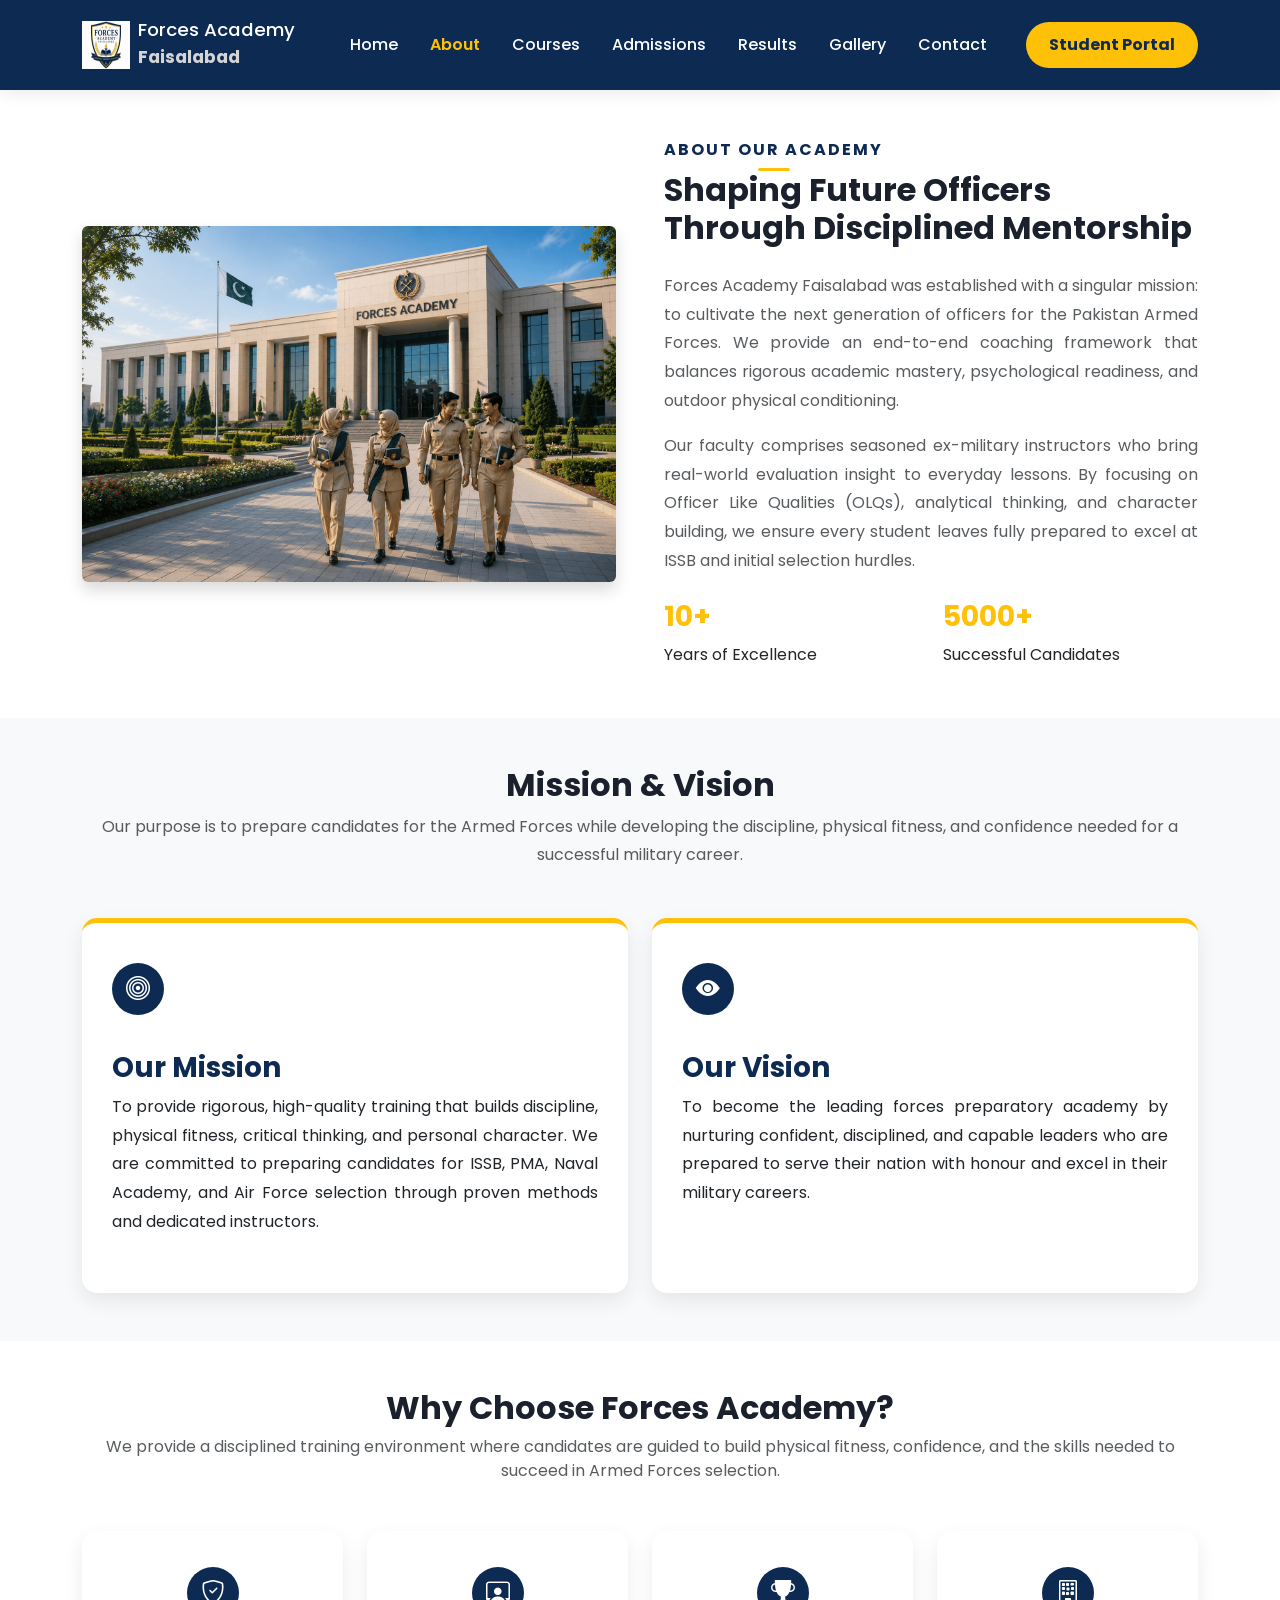
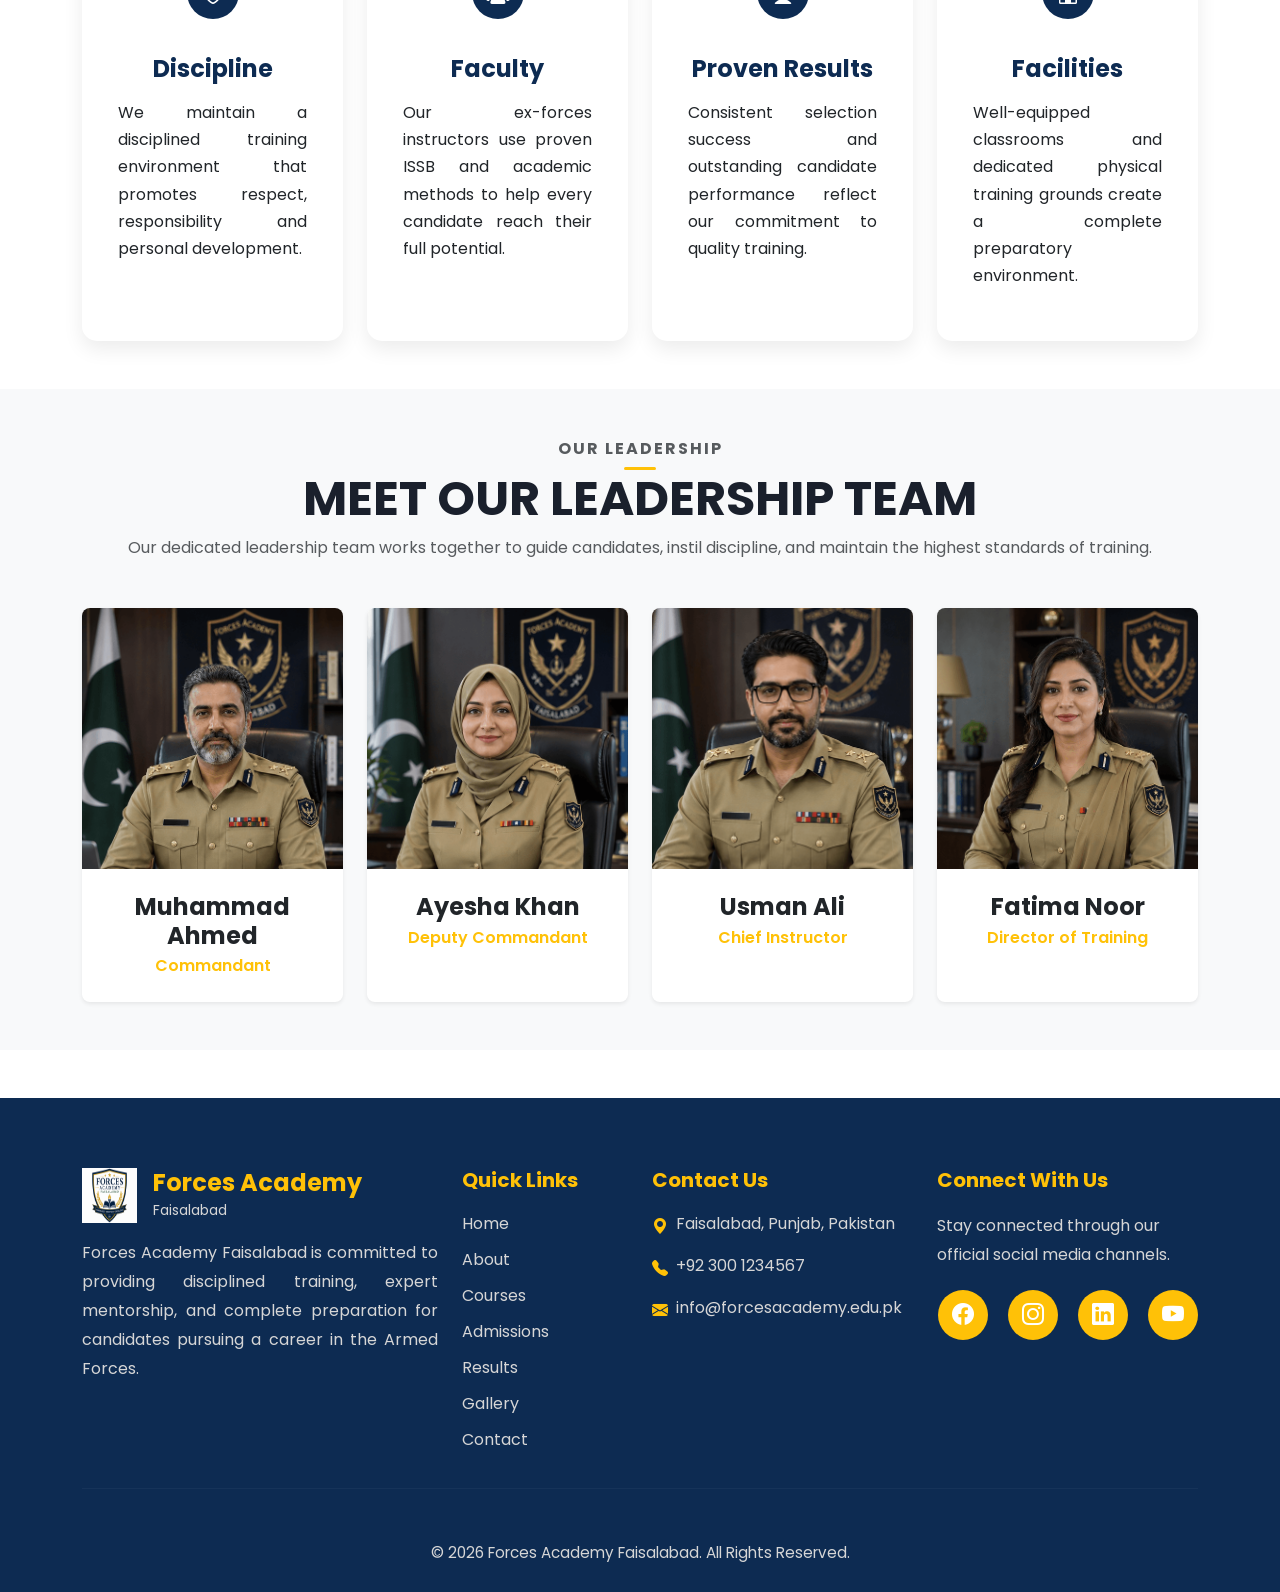
==== commit b92dacb3: "Fix responsive layout" ====
--- a/about.html
+++ b/about.html
@@ -293,112 +293,91 @@
         </div>
     </section>
 
-
-    <!-- Leadership Team -->
-    <section id="leadership-team" class="py-5">
-        <div class="container">
-
-            <div class="text-center mb-5" data-aos="fade-up">
-                <h2 class="fw-bold">Meet Our Leadership Team</h2>
-                <p class="text-muted">
+<!-- Faculty / Team Section -->
+<section id="faculty" class="py-5 bg-light">
+    <div class="container">
+
+        <!-- Section Title -->
+        <div class="text-center mb-5" data-aos="fade-up">
+            <span class="section-subtitle text-uppercase text-muted fw-bold">Our Leadership</span>
+            <h2 class="display-5 fw-bold">MEET OUR LEADERSHIP TEAM</h2>
+              <p class="text-muted">
                     Our dedicated leadership team works together to guide candidates,
                     instil discipline, and maintain the highest standards of training.
                 </p>
-            </div>
-
-            <div class="row g-4">
-
-                <!-- Team Member 1 -->
-                <div class="col-lg-3 col-md-6" data-aos="fade-up" data-aos-delay="100">
-                    <div class="card team-card h-100 text-center">
-
-                        <img src="images/principal.png"
-                             class="card-img-top"
-                             alt="Commandant">
-
-                        <div class="card-body">
-
-                            <h5 class="fw-bold mb-1">Muhammad Ahmed</h5>
-
-                            <p class="team-role">
-                                Commandant
-                            </p>
-
-                        </div>
-
-                    </div>
-                </div>
-
-                <!-- Team Member 2 -->
-                <div class="col-lg-3 col-md-6" data-aos="fade-up" data-aos-delay="200">
-                    <div class="card team-card h-100 text-center">
-
-                        <img src="images/vice-principal.png"
-                             class="card-img-top"
-                             alt="Deputy Commandant">
-
-                        <div class="card-body">
-
-                            <h5 class="fw-bold mb-1">Ayesha Khan</h5>
-
-                            <p class="team-role">
-                                Deputy Commandant
-                            </p>
-
-                        </div>
-
-                    </div>
-                </div>
-
-                <!-- Team Member 3 -->
-                <div class="col-lg-3 col-md-6" data-aos="fade-up" data-aos-delay="300">
-                    <div class="card team-card h-100 text-center">
-
-                        <img src="images/coordinator.png"
-                             class="card-img-top"
-                             alt="Chief Instructor">
-
-                        <div class="card-body">
-
-                            <h5 class="fw-bold mb-1">Usman Ali</h5>
-
-                            <p class="team-role">
-                                Chief Instructor
-                            </p>
-
-                        </div>
-
-                    </div>
-                </div>
-
-                <!-- Team Member 4 -->
-                <div class="col-lg-3 col-md-6" data-aos="fade-up" data-aos-delay="400">
-                    <div class="card team-card h-100 text-center">
-
-                        <img src="images/director.png"
-                             class="card-img-top"
-                             alt="Director">
-
-                        <div class="card-body">
-
-                            <h5 class="fw-bold mb-1">Fatima Noor</h5>
-
-                            <p class="team-role">
-                                Director of Training
-                            </p>
-
-                        </div>
-
-                    </div>
-                </div>
-
-            </div>
-
-        </div>
-    </section>
-
-
-    <!-- Footer Section -->
+        </div>
+
+        <!-- Faculty Grid -->
+        <div class="row g-4 justify-content-center">
+
+            <!-- Member 1 -->
+            <div class="col-xl-3 col-lg-4 col-md-6" data-aos="fade-up" data-aos-delay="100">
+                <div class="card faculty-card border-0 shadow-sm h-100 rounded-3 overflow-hidden">
+                    <div class="faculty-img-wrapper">
+                        <img src="images/commandant.png" 
+                             class="card-img-top img-fluid faculty-img" 
+                             alt="Muhammad Ahmed - Commandant" 
+                             loading="lazy">
+                    </div>
+                    <div class="card-body text-center p-4">
+                        <h4 class="fw-bold mb-1 card-title text-dark">Muhammad Ahmed</h4>
+                        <p class="text-warning fw-semibold mb-0">Commandant</p>
+                    </div>
+                </div>
+            </div>
+
+            <!-- Member 2 -->
+            <div class="col-xl-3 col-lg-4 col-md-6" data-aos="fade-up" data-aos-delay="200">
+                <div class="card faculty-card border-0 shadow-sm h-100 rounded-3 overflow-hidden">
+                    <div class="faculty-img-wrapper">
+                        <img src="images/deputy-commandant.png" 
+                             class="card-img-top img-fluid faculty-img" 
+                             alt="Ayesha Khan - Deputy Commandant" 
+                             loading="lazy">
+                    </div>
+                    <div class="card-body text-center p-4">
+                        <h4 class="fw-bold mb-1 card-title text-dark">Ayesha Khan</h4>
+                        <p class="text-warning fw-semibold mb-0">Deputy Commandant</p>
+                    </div>
+                </div>
+            </div>
+
+            <!-- Member 3 -->
+            <div class="col-xl-3 col-lg-4 col-md-6" data-aos="fade-up" data-aos-delay="300">
+                <div class="card faculty-card border-0 shadow-sm h-100 rounded-3 overflow-hidden">
+                    <div class="faculty-img-wrapper">
+                        <img src="images/chief.png" 
+                             class="card-img-top img-fluid faculty-img" 
+                             alt="Usman Ali - Chief Instructor" 
+                             loading="lazy">
+                    </div>
+                    <div class="card-body text-center p-4">
+                        <h4 class="fw-bold mb-1 card-title text-dark">Usman Ali</h4>
+                        <p class="text-warning fw-semibold mb-0">Chief Instructor</p>
+                    </div>
+                </div>
+            </div>
+
+            <!-- Member 4 -->
+            <div class="col-xl-3 col-lg-4 col-md-6" data-aos="fade-up" data-aos-delay="400">
+                <div class="card faculty-card border-0 shadow-sm h-100 rounded-3 overflow-hidden">
+                    <div class="faculty-img-wrapper">
+                        <img src="images/director.png" 
+                             class="card-img-top img-fluid faculty-img" 
+                             alt="Fatima Noor - Director of Training" 
+                             loading="lazy">
+                    </div>
+                    <div class="card-body text-center p-4">
+                        <h4 class="fw-bold mb-1 card-title text-dark">Fatima Noor</h4>
+                        <p class="text-warning fw-semibold mb-0">Director of Training</p>
+                    </div>
+                </div>
+            </div>
+
+        </div>
+    </div>
+</section>
+  <!-- Footer Section -->
     <footer class="academy-footer mt-5">
 
         <div class="container">
--- a/css/style.css
+++ b/css/style.css
@@ -1,3 +1,5 @@
+/* Import Font */
+@import url('https://fonts.googleapis.com/css2?family=Poppins:wght@300;400;500;600;700;800&display=swap');
 /* 1. GLOBAL COLOR PALETTE (Forces Academy System) */
 :root {
     /* Primary Brand Colors */
@@ -737,7 +739,7 @@
 /* COURSES HEADER */
 #courses-header {
     background-color: var(--bg-light);
-    padding: 80px 0;
+    padding: 60px 0 10px; 
 }
 
 #courses-header h1 {
@@ -769,7 +771,8 @@
 }
 
 .course-card {
-    border: none;
+    border: 1px solid var(--border-color);
+    border-top: 5px solid var(--navy-primary);
     border-radius: 15px;
     background-color: var(--bg-white);
     overflow: hidden;
@@ -814,6 +817,11 @@
     color: var(--navy-primary);
     background-color: transparent;
     transition: all 0.3s ease;
+
+    /* FIX: Keep natural width and center it */
+    width: auto;
+    margin: 0 auto; /* Centers the button horizontally */
+    display: block; /* Required for margin auto to center */
 }
 
 .course-card .btn:hover {
@@ -1214,7 +1222,14 @@
     box-shadow: 0 5px 15px rgba(0, 0, 0, 0.1);
     background-color: var(--bg-white);
 }
-
+.gallery-card {
+    position: relative;
+}
+.gallery-card .gallery-caption {
+    background: linear-gradient(to top, rgba(0,0,0,0.9) 0%, rgba(0,0,0,0.6) 40%, rgba(0,0,0,0) 100%);
+    font-weight: 700;
+    padding: 30px 15px 14px;
+}
 .gallery-card img {
     max-width: 100%;
     max-height: 100%;
@@ -1532,25 +1547,27 @@
 
 #backToTop {
     position: fixed;
-    right: 25px;
-    bottom: 25px;
-    width: 55px;
-    height: 55px;
+    bottom: 20px;
+    right: 20px;
+    width: 45px;
+    height: 45px;
+    background-color: #ffc107; /* Academy Accent Gold */
+    color: white;            /* Dark Navy Icon */
     border: none;
     border-radius: 50%;
-    background-color: var(--gold-accent);
-    color: var(--navy-primary);
-    font-size: 22px;
+    display: flex;
+    align-items: center;
+    justify-content: center;
+    font-size: 1.2rem;
+    box-shadow: 0 4px 10px rgba(0, 0, 0, 0.15);
     cursor: pointer;
-    display: none;
+    transition: all 0.3s ease;
     z-index: 999;
-    box-shadow: 0 8px 20px rgba(0, 0, 0, 0.2);
-    transition: all 0.3s ease;
 }
 
 #backToTop:hover {
-    background-color: var(--gold-hover);
-    transform: translateY(-5px);
+    background-color: #e0a800; /* Slightly darker gold on hover */
+    transform: translateY(-3px);
 }
 /* UNIFIED ICON BADGES - SOLID NAVY (STYLE 1) */
 
@@ -1647,4 +1664,70 @@
     color: #666666 !important;
     margin: 0 !important;
     line-height: 1.5 !important;
+}
+/* Target the testimonial profile avatar border */
+.testimonial-img,
+.student-avatar img {
+    border: 3px solid #0e2a47 !important; /* Forces the navy blue border */
+}
+/* Force the footer container to center its contents */
+.course-card .card-footer {
+    display: flex !important;
+    justify-content: center !important;
+    align-items: center !important;
+}
+
+/* Overriding Bootstrap's d-block utility class */
+.course-card .card-footer a.card-btn.d-block {
+    display: inline-block !important;
+    width: auto !important;
+    min-width: 130px; /* Adjust this to make it smaller or larger */
+    max-width: 160px;
+    padding: 8px 16px;
+    margin: 0 auto;
+    
+    /* Styling */
+    background-color: transparent;
+    color: #0e2a47;
+    border: 2px solid #0e2a47;
+    border-radius: 8px;
+    font-weight: 700;
+    transition: all 0.3s ease;
+}
+
+/* Hover Effect */
+.course-card .card-footer a.card-btn.d-block:hover {
+    background-color: #0e2a47;
+    color: #ffffff;
+    transform: translateY(-2px);
+    box-shadow: 0 4px 10px rgba(0, 0, 0, 0.12);
+}
+#courses {
+    background-color: var(--bg-light);
+    padding-top: 10px;
+}
+/* Faculty Card Image Aspect Ratio & Fit */
+.faculty-img-wrapper {
+    position: relative;
+    width: 100%;
+    /* Standard 4:3 or 1:1 aspect ratio container */
+    padding-top: 100%; /* 1:1 Square aspect ratio */
+    overflow: hidden;
+    background-color: #f8f9fa;
+}
+
+.faculty-img {
+    position: absolute;
+    top: 0;
+    left: 0;
+    width: 100%;
+    height: 100%;
+    object-fit: cover; /* Prevents image distortion */
+    object-position: center top;
+    transition: transform 0.3s ease;
+}
+
+/* Subtle Hover Zoom Effect */
+.faculty-card:hover .faculty-img {
+    transform: scale(1.05);
 }
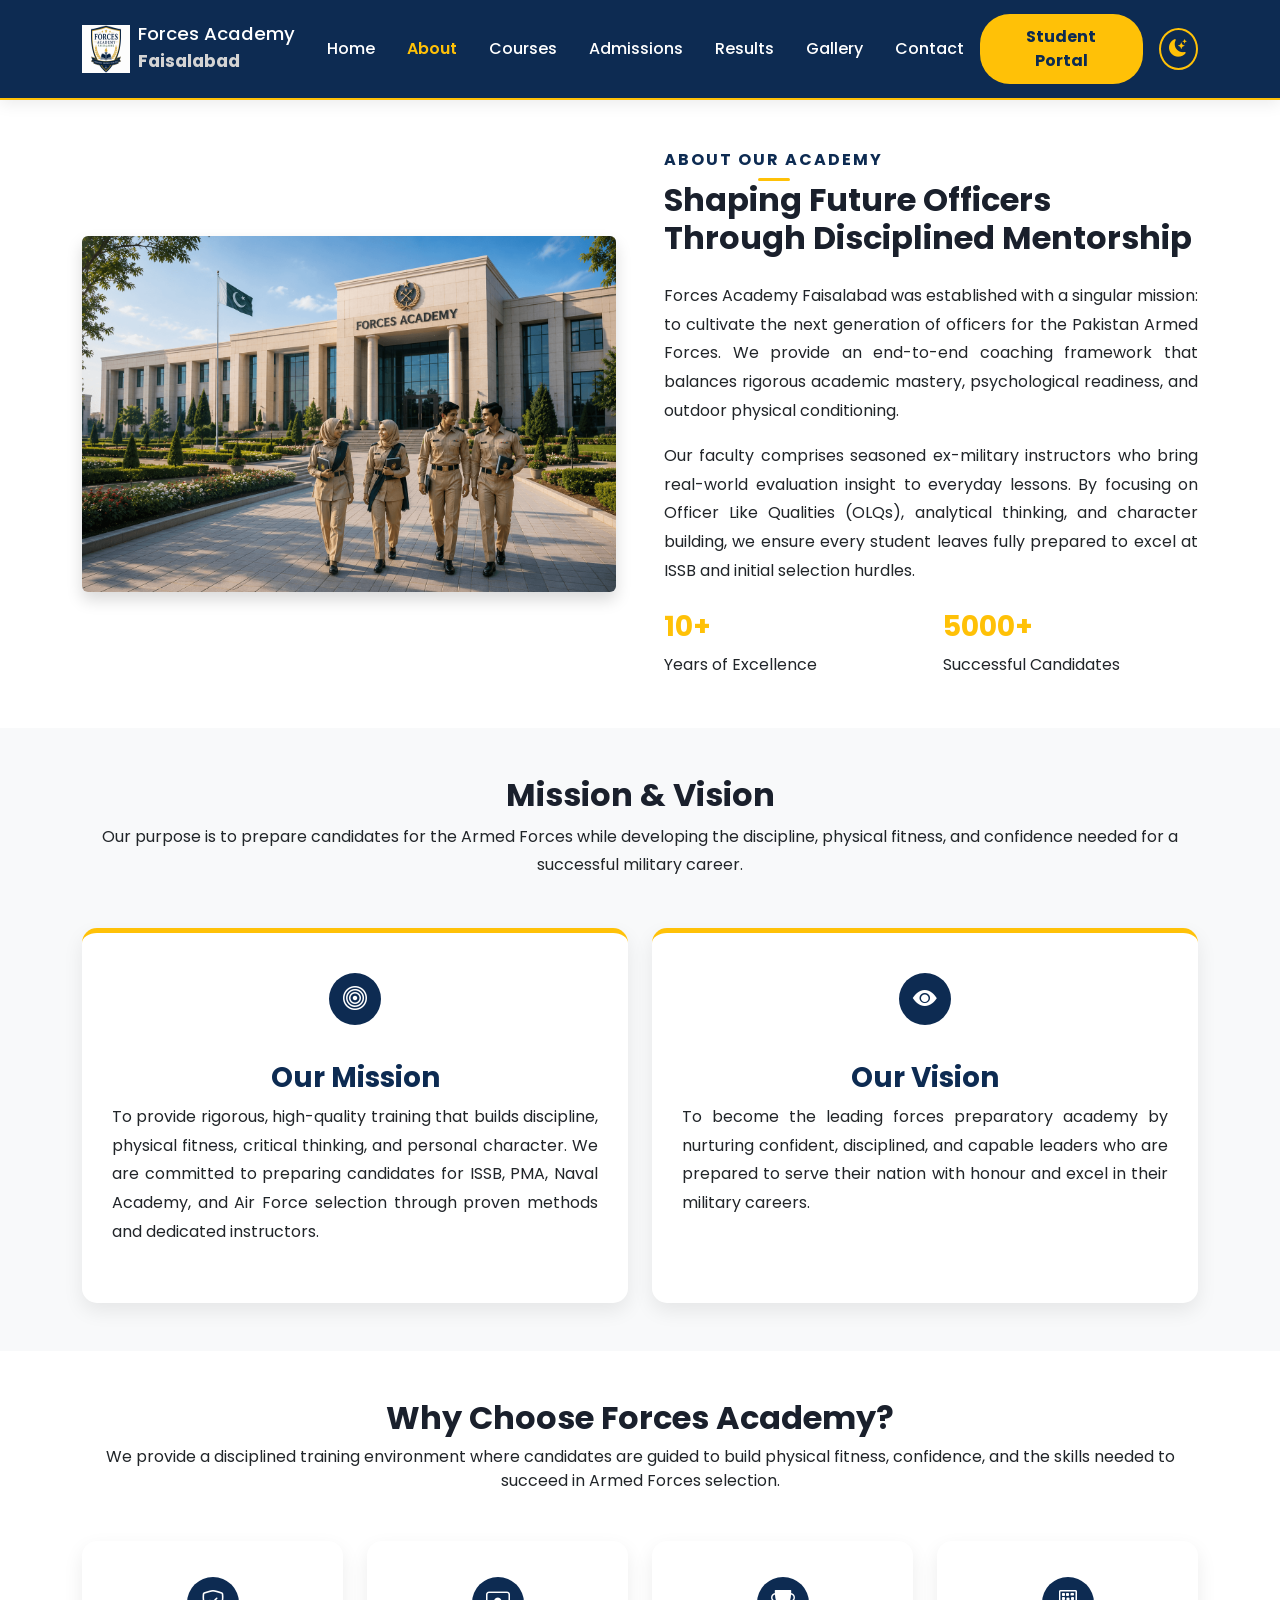
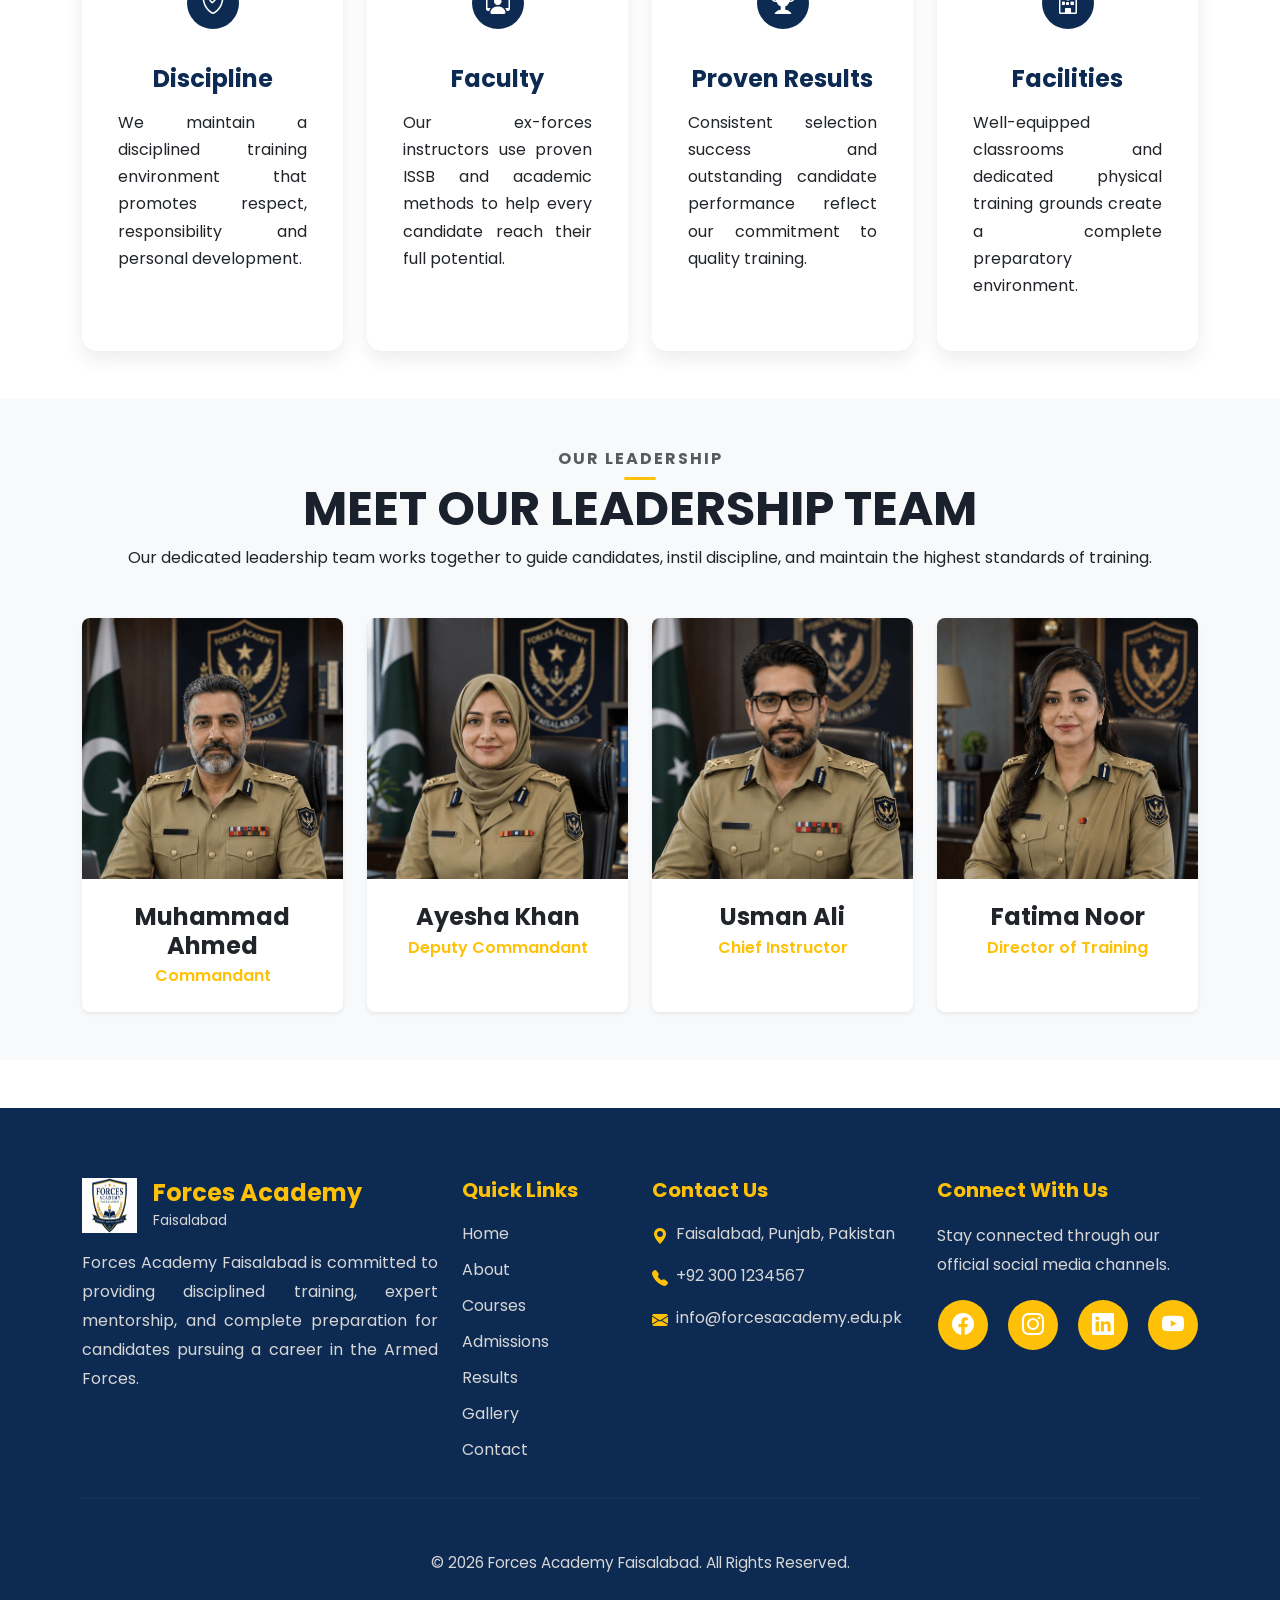
==== commit 1323d2da: "Complete dark mode implementation across all pages" ====
--- a/about.html
+++ b/about.html
@@ -57,7 +57,10 @@
                 <a href="#" class="btn portal-btn">
                     Student Portal
                 </a>
-
+              
+<button class="btn theme-toggle-btn ms-3" id="themeToggle" aria-label="Toggle dark mode">
+    <i class="bi bi-moon-stars-fill" id="themeIcon"></i>
+</button>
             </div>
 
         </div>
--- a/css/style.css
+++ b/css/style.css
@@ -58,6 +58,7 @@
     font-weight: 700;
 }
 
+
 /* Subtitles with Gold Accent Line */
 .section-subtitle {
     color: var(--navy-primary);
@@ -84,6 +85,10 @@
     padding: 14px 0;
     transition: background-color 0.3s ease, box-shadow 0.3s ease;
     box-shadow: 0 4px 15px rgba(0, 0, 0, 0.08);
+}
+#navbar {
+    box-shadow: 0 6px 20px rgba(0, 0, 0, 0.35);
+    border-bottom: 2px solid var(--gold-accent);
 }
 
 .navbar-brand {
@@ -220,21 +225,20 @@
     color: var(--navy-primary);
     background-color: rgba(13, 43, 82, 0.08); /* Transparent Navy Badge */
 }
-/* HERO SECTION */
+/* HERO SECTION (Desktop & Base Styles) */
 .hero-section {
-    min-height: 100vh;
-    background: 
-        linear-gradient(
-            90deg,
-            rgba(5, 22, 52, 0.85) 0%,
-            rgba(5, 22, 52, 0.65) 35%,
-            rgba(5, 22, 52, 0.25) 65%,
-            rgba(5, 22, 52, 0) 100%
-        ),
-        url("../images/hero-bgs.png");
-    background-size: cover;
-    background-position: center;
-    background-repeat: no-repeat;
+  min-height: 100vh; 
+  /* Lightened opacity values (0.45 down to 0) */
+  background: linear-gradient(
+    90deg, 
+    rgba(5, 22, 52, 0.45) 0%, 
+    rgba(5, 22, 52, 0.30) 35%, 
+    rgba(5, 22, 52, 0.15) 65%, 
+    rgba(5, 22, 52, 0) 100%
+  ), url("../images/hero-bgs.png"); 
+  background-size: cover;
+  background-position: center;
+  background-repeat: no-repeat;
 }
 
 .hero-content {
@@ -333,6 +337,9 @@
         background-position: center;
         background-color: var(--navy-dark);
     }
+    .hero-section .d-flex {
+        justify-content: center;
+    }
 
     .hero-content {
         padding-top: 80px;
@@ -356,10 +363,17 @@
 
     .hero-section p {
         font-size: 1rem;
+      
     }
 
     .hero-section .btn {
         width: 100%;
+    }
+       /* All content left-aligned, buttons left-aligned too */
+    .hero-section .d-flex {
+        flex-direction: column;
+        align-items: flex-start;      /* was center */
+        justify-content: flex-start;  /* overrides tablet's center */
     }
 }
 
@@ -372,16 +386,24 @@
         background-size: cover;
         background-position: top center;
         background-color: var(--navy-dark);
-    }
-
-    .navbar-brand h5 {
+        
+    }
+      .hero-section p {
+    text-align: left;   /* Flushes text to the left edge to align with the heading */
+    max-width: 420px;   /* Pulls the right edge in to match the heading's width */
+    margin: 1.5rem auto; /* Centers the bounding box container on the screen */
+    line-height: 1.5;   /* Ensures clean spacing between lines */
+    padding: 0 15px;    /* Keeps a safe safety margin from the screen edges */
+  }
+
+.navbar-brand h5 {
         font-size: 1rem;
     }
 
     .hero-section h1 {
         font-size: 1.8rem;
     }
-
+ 
     .badge {
         font-size: 0.8rem;
     }
@@ -625,7 +647,7 @@
     .mission-card,
     .vision-card {
         padding: 30px 25px;
-        text-align: center;
+        text-align: left;
     }
 
     .icon-box {
@@ -771,15 +793,13 @@
 }
 
 .course-card {
-    border: 1px solid var(--border-color);
-    border-top: 5px solid var(--navy-primary);
+    border: 1px solid gainsboro;
     border-radius: 15px;
     background-color: var(--bg-white);
     overflow: hidden;
     box-shadow: 0 8px 20px rgba(0, 0, 0, 0.08);
     transition: transform 0.35s ease, box-shadow 0.35s ease;
 }
-
 .course-card:hover {
     transform: translateY(-10px);
     box-shadow: 0 15px 30px rgba(0, 0, 0, 0.15);
@@ -833,7 +853,7 @@
 /* Responsive Courses */
 @media (max-width: 768px) {
     .course-card {
-        text-align: center;
+        text-align: left;
     }
 }
 /* ADMISSIONS HEADER */
@@ -948,7 +968,7 @@
 
 .eligibility-table th {
     padding: 16px;
-    text-align: center;
+  
 }
 
 .eligibility-table td {
@@ -1021,13 +1041,13 @@
 }
 
 .fee-table th {
-    text-align: center;
+    text-align: left;
     padding: 16px;
     font-weight: 600;
 }
 
 .fee-table td {
-    text-align: center;
+    text-align: left;
     padding: 15px;
 }
 
@@ -1092,10 +1112,7 @@
     }
 }
 
-.justify-text {
-    text-align: justify;
-    line-height: 1.8;
-}
+
 
 @media (max-width: 768px) {
     .justify-text {
@@ -1142,6 +1159,7 @@
 /* RESULTS TABLE */
 #results-table {
     background-color: var(--bg-white);
+    
 }
 
 #results-table table {
@@ -1162,6 +1180,7 @@
 
 #results-table td {
     padding: 14px;
+text-align: left;
 }
 
 #results-table tbody tr:hover {
@@ -1354,9 +1373,7 @@
 }
 
 @media (max-width: 991px) {
-    #about-preview {
-        text-align: center;
-    }
+   
 
     .feature-box {
         justify-content: center;
@@ -1730,4 +1747,548 @@
 /* Subtle Hover Zoom Effect */
 .faculty-card:hover .faculty-img {
     transform: scale(1.05);
+}
+
+/* ROTATING MOTTOS / QUOTES */
+#motto-quotes {
+    background-color: var(--bg-white);
+    padding: 70px 0;
+    overflow: hidden;
+    box-shadow: 0 2px 15px rgba(0, 0, 0, 0.04);
+}
+
+#motto-quotes .quote-wrapper {
+    max-width: 800px;
+    margin: 0 auto;
+    text-align: center;
+    min-height: 70px;
+    display: flex;
+    align-items: center;
+    justify-content: center;
+    overflow: hidden;
+}
+
+#motto-quotes #rotatingQuote {
+    color: var(--text-heading);
+    font-style: italic;
+    font-size: 1.15rem;
+    line-height: 1.7;
+    opacity: 1;
+    transform: translateX(0);
+    transition: opacity 0.6s ease, transform 0.6s ease;
+}
+
+/* Slides out to the left as it leaves */
+#motto-quotes #rotatingQuote.slide-out {
+    opacity: 0;
+    transform: translateX(-40px);
+}
+
+/* Starts off-screen to the right before sliding in */
+#motto-quotes #rotatingQuote.slide-in-start {
+    transition: none;
+    opacity: 0;
+    transform: translateX(40px);
+}
+
+#motto-quotes #rotatingQuote .quote-author {
+    display: block;
+    margin-top: 10px;
+    color: var(--navy-primary);
+    font-style: normal;
+    font-weight: 600;
+    font-size: 0.95rem;
+}
+
+@media (max-width: 768px) {
+    #motto-quotes #rotatingQuote {
+        font-size: 1rem;
+    }
+}
+
+
+@media (max-width: 991px) {
+    .hero-section p {
+        text-align: left;
+    }
+}
+@media (max-width: 769px) {
+    .mission-card p,
+    .vision-card p,
+    .apply-item p,
+    .course-card p,
+    .admissions-header p {
+        text-align: justify;
+    }
+}
+.justify-text{
+    text-align: justify;
+}
+.hero-section p {
+    text-align: justify;
+}
+
+@media (max-width: 768px) {
+    .hero-section p {
+        text-align: left;
+    }
+}
+.justify-text{
+    text-align: justify;
+}
+/* MOBILE STYLES (Targets Tecno Spark 20 and other phones) */
+@media (max-width: 575px) {
+  .hero-section {
+    min-height: 50vh; 
+    
+    /* Lightened vertical gradient for mobile (0.50 down to 0.20) */
+    background: linear-gradient(
+      0deg, 
+      rgba(5, 22, 52, 0.50) 0%, 
+      rgba(5, 22, 52, 0.20) 100%
+    ), url("../images/hero-bgs.png");
+    
+    background-size: cover;
+    background-position: center;
+  }
+
+  .hero-content {
+    min-height: 50vh; 
+    padding: 30px 15px; 
+  }
+}
+.mission-card,
+.vision-card {
+    text-align: center;
+}
+
+.mission-card .icon-box,
+.vision-card .icon-box {
+    margin-left: auto;
+    margin-right: auto;
+}
+
+.mission-card h3,
+.vision-card h3 {
+    text-align: center;
+}
+@media (max-width: 991px) {
+    #admissions-header p:first-of-type,
+    #contact-header p:first-of-type,
+    #courses-header p:first-of-type,
+    #gallery-header p:first-of-type,
+    #results-header p:first-of-type {
+        text-align: justify;
+        color: var(--text-body) !important;
+    }
+}
+p.text-muted {
+    color: var(--text-body) !important;
+}
+.fee-table {
+    table-layout: fixed;
+    width: 100%;
+}
+
+.fee-table th:first-child,
+.fee-table td:first-child {
+    width: 40%;
+}
+
+.fee-table th:not(:first-child),
+.fee-table td:not(:first-child) {
+    width: 30%;
+}
+@media (max-width: 768px) {
+    #mission-vision .text-center p.text-muted,
+    #why-choose-us .text-center p.text-muted,
+    #faculty .text-center p.text-muted,
+    #eligibility .text-center p.text-muted,
+    #fee-structure .text-center p.text-muted {
+        text-align: justify;
+    }
+}
+/* ============================================================
+   DARK MODE — COMPLETE STYLESHEET
+   Add this entire block once, at the end of style.css
+   ============================================================ */
+
+/* ---------- 1. ROOT VARIABLE OVERRIDES ---------- */
+html.dark-mode {
+    --bg-white: #12181f;
+    --bg-light: #1a222c;
+    --text-body: #d6d6d6;
+    --text-heading: #ffffff;
+    --border-color: #2a3441;
+}
+
+html.dark-mode body {
+    background-color: var(--bg-white) !important;
+    color: var(--text-body) !important;
+}
+
+/* ---------- 2. BOOTSTRAP UTILITY OVERRIDES ---------- */
+html.dark-mode .bg-white {
+    background-color: var(--bg-white) !important;
+}
+
+html.dark-mode .bg-light {
+    background-color: var(--bg-light) !important;
+}
+
+html.dark-mode p.text-muted {
+    color: #a8a8a8 !important;
+}
+
+html.dark-mode .text-dark {
+    color: #ffffff !important;
+}
+
+/* ---------- 3. NAVBAR & FOOTER ----------
+   Already navy-based, so they stay visually consistent.
+   No structural change needed — just confirming text stays white. */
+html.dark-mode #navbar,
+html.dark-mode .academy-footer {
+    background-color: var(--navy-primary);
+}
+
+/* ---------- 4. THEME TOGGLE BUTTON ---------- */
+.theme-toggle-btn {
+    background-color: transparent;
+    border: 2px solid var(--gold-accent);
+    color: var(--gold-accent);
+    width: 42px;
+    height: 42px;
+    border-radius: 50%;
+    display: inline-flex;
+    align-items: center;
+    justify-content: center;
+    font-size: 1.1rem;
+    transition: all 0.3s ease;
+    padding: 0;
+}
+
+.theme-toggle-btn:hover {
+    background-color: var(--gold-accent);
+    color: var(--navy-primary);
+    transform: rotate(20deg);
+}
+
+@media (max-width: 991px) {
+    .theme-toggle-btn {
+        margin: 15px auto;
+    }
+}
+
+/* ---------- 5. HERO SECTION ---------- */
+html.dark-mode .hero-section::after {
+    content: '';
+}
+/* Hero already uses a dark navy gradient overlay, so it stays readable
+   in both modes — no override needed for text color (already white). */
+
+/* ---------- 6. HEADINGS (SECTION TITLES) ---------- */
+html.dark-mode section h2,
+html.dark-mode #stats h2.fw-bold,
+html.dark-mode #academy-overview h2,
+html.dark-mode #mission-vision h2,
+html.dark-mode #mission-vision h3,
+html.dark-mode #about-preview h2,
+html.dark-mode #courses-header h1,
+html.dark-mode #admissions-header h1,
+html.dark-mode #results-header h1,
+html.dark-mode #gallery-header h1,
+html.dark-mode #contact-header h1 {
+    color: #ffffff !important;
+}
+
+html.dark-mode .section-subtitle {
+    color: #ffffff;
+}
+
+html.dark-mode .section-subtitle::after {
+    background-color: var(--gold-accent); /* keep gold underline */
+}
+
+/* ---------- 7. CARDS (GENERAL) ---------- */
+html.dark-mode .course-card,
+html.dark-mode .mission-card,
+html.dark-mode .vision-card,
+html.dark-mode .feature-card,
+html.dark-mode .team-card,
+html.dark-mode .faculty-card,
+html.dark-mode .stats-card,
+html.dark-mode .contact-card,
+html.dark-mode .testimonial-card,
+html.dark-mode .course-preview-card,
+html.dark-mode .filter-box,
+html.dark-mode .eligibility-table,
+html.dark-mode .fee-table,
+html.dark-mode #contact-form .card {
+    background-color: #1a222c;
+    color: var(--text-body);
+    box-shadow: 0 8px 20px rgba(0, 0, 0, 0.4);
+}
+
+/* Card headings → white */
+html.dark-mode .feature-card h4,
+html.dark-mode .team-card h5,
+html.dark-mode .course-card h4,
+html.dark-mode .testimonial-card h5,
+html.dark-mode .course-preview-card h4,
+html.dark-mode .faculty-card h4.card-title,
+html.dark-mode .faculty-card .text-dark {
+    color: #ffffff !important;
+}
+
+/* Card body text */
+html.dark-mode .course-card p,
+html.dark-mode .course-details li,
+html.dark-mode .feature-card p,
+html.dark-mode .course-preview-card p,
+html.dark-mode .testimonial-text {
+    color: var(--text-body);
+}
+
+/* ---------- 8. ICON BOXES ----------
+   Navy circle + white icon already works fine on dark backgrounds,
+   so no change is required — kept as-is intentionally. */
+
+/* Feature-box (About Preview row of 4 icons, home page) */
+html.dark-mode .feature-box {
+    background-color: #1a222c;
+    border-color: var(--border-color);
+}
+
+html.dark-mode .feature-box i {
+    color: var(--gold-accent);
+}
+
+html.dark-mode .feature-box span {
+    color: #ffffff;
+}
+
+/* ---------- 9. BUTTONS INSIDE CARDS ---------- */
+html.dark-mode .course-card .btn {
+    color: #ffffff;
+    border-color: #ffffff;
+    background-color: transparent;
+}
+
+html.dark-mode .course-card .btn:hover {
+    background-color: #ffffff;
+    color: #12181f;
+    border-color: #ffffff;
+}
+
+html.dark-mode .course-card .card-footer a.card-btn.d-block {
+    color: #ffffff;
+    border-color: #ffffff;
+}
+
+html.dark-mode .course-card .card-footer a.card-btn.d-block:hover {
+    background-color: #ffffff;
+    color: #12181f;
+}
+
+/* ---------- 10. CONTACT CARDS (has !important rules to beat) ---------- */
+html.dark-mode .contact-card,
+html.dark-mode div.contact-card {
+    background-color: #1a222c !important;
+}
+
+html.dark-mode .contact-card p {
+    color: #b0b0b0 !important;
+}
+
+html.dark-mode .contact-card h5,
+html.dark-mode .contact-card h4,
+html.dark-mode .contact-card .card-title {
+    color: #ffffff !important;
+}
+
+/* ---------- 11. TABLES (Eligibility, Fee, Results) ---------- */
+html.dark-mode .table {
+    color: var(--text-body);
+    border-color: var(--border-color);
+}
+
+html.dark-mode .eligibility-table tbody tr:hover,
+html.dark-mode .fee-table tbody tr:hover,
+html.dark-mode #results-table tbody tr:hover {
+    background-color: rgba(255, 193, 7, 0.08);
+}
+
+html.dark-mode .eligibility-table td,
+html.dark-mode .fee-table td,
+html.dark-mode #results-table td {
+    color: var(--text-body);
+    border-color: var(--border-color);
+}
+
+/* ---------- 12. FORMS (Results Filter, Contact Form) ---------- */
+html.dark-mode .form-control,
+html.dark-mode .form-select {
+    background-color: #1a222c;
+    border-color: var(--border-color);
+    color: var(--text-body);
+}
+
+html.dark-mode .form-control::placeholder {
+    color: #888;
+}
+
+html.dark-mode .form-control:focus,
+html.dark-mode .form-select:focus {
+    background-color: #1a222c;
+    color: var(--text-body);
+    border-color: var(--gold-accent);
+}
+
+html.dark-mode .form-label {
+    color: #ffffff;
+}
+
+/* ---------- 13. LIST GROUPS (How to Apply, Required Documents) ---------- */
+html.dark-mode .apply-item,
+html.dark-mode .document-item {
+    background-color: #1a222c;
+    border-color: var(--border-color);
+    color: var(--text-body);
+}
+
+html.dark-mode .apply-item:hover,
+html.dark-mode .document-item:hover {
+    background-color: #222b38;
+}
+
+html.dark-mode .apply-item h5 {
+    color: #ffffff;
+}
+
+html.dark-mode .document-item i {
+    color: #2ecc71;
+}
+
+/* ---------- 14. GALLERY ---------- */
+html.dark-mode .gallery-card {
+    background-color: #1a222c;
+}
+
+/* ---------- 15. ROTATING QUOTES ---------- */
+html.dark-mode #motto-quotes {
+    background-color: var(--bg-white) !important;
+}
+
+html.dark-mode #rotatingQuote {
+    color: #ffffff;
+}
+
+html.dark-mode #motto-quotes #rotatingQuote .quote-author {
+    color: var(--gold-accent);
+}
+
+/* ---------- 16. SECTION BORDERS ---------- */
+html.dark-mode #stats,
+html.dark-mode #featured-courses {
+    border-color: var(--border-color);
+}
+
+/* ---------- 17. ALERT (Results page note) ---------- */
+html.dark-mode .alert-warning {
+    background-color: #2a2410;
+    color: #f0d264;
+    border-left-color: var(--gold-accent);
+}
+
+/* ---------- 18. SMOOTH THEME TRANSITION ---------- */
+body,
+.course-card, .mission-card, .vision-card, .feature-card,
+.team-card, .faculty-card, .stats-card, .contact-card,
+.testimonial-card, .course-preview-card, .form-control,
+.form-select, .apply-item, .document-item, .gallery-card,
+#motto-quotes, .eligibility-table, .fee-table {
+    transition: background-color 0.3s ease, color 0.3s ease, border-color 0.3s ease;
+}
+html.dark-mode .stats-card i {
+    background-color: #b0b8c1 !important;
+    color: var(--navy-primary) !important;
+}
+
+html.dark-mode .stats-card i::before {
+    color: var(--navy-primary) !important;
+}
+html.dark-mode #results-filter,
+html.dark-mode #results-table,
+html.dark-mode #contact-header,
+html.dark-mode #contact-form {
+    background-color: var(--bg-white) !important;
+}
+
+/* Table cell backgrounds — Bootstrap's .table doesn't inherit section bg */
+html.dark-mode .table,
+html.dark-mode .eligibility-table,
+html.dark-mode .fee-table,
+html.dark-mode #results-table table {
+    background-color: #1a222c !important;
+}
+
+html.dark-mode .table td,
+html.dark-mode .table th,
+html.dark-mode .eligibility-table td,
+html.dark-mode .fee-table td,
+html.dark-mode #results-table td {
+    background-color: #1a222c !important;
+    color: var(--text-body) !important;
+    border-color: var(--border-color) !important;
+}
+html.dark-mode #results-header,
+html.dark-mode #results-filter,
+html.dark-mode #results-table {
+    background-color: #12181f !important;
+}
+
+html.dark-mode .filter-box {
+    background-color: #1a222c !important;
+    box-shadow: 0 8px 20px rgba(0,0,0,0.4) !important;
+}
+
+html.dark-mode .form-select,
+html.dark-mode .form-control {
+    background-color: #1a222c !important;
+    color: #d6d6d6 !important;
+    border-color: #2a3441 !important;
+}
+
+html.dark-mode #results-table .table {
+    --bs-table-bg: #1a222c !important;
+    --bs-table-color: #d6d6d6 !important;
+    --bs-table-border-color: #2a3441 !important;
+    --bs-table-hover-bg: rgba(255, 193, 7, 0.08) !important;
+}
+
+html.dark-mode #results-table thead {
+    background-color: var(--navy-primary) !important;
+    color: #ffffff !important;
+}
+
+html.dark-mode #results-table td,
+html.dark-mode #results-table th {
+    background-color: #1a222c !important;
+    color: #d6d6d6 !important;
+    border-color: #2a3441 !important;
+}
+
+html.dark-mode .alert-warning {
+    background-color: #2a2410 !important;
+    color: #f0d264 !important;
+}
+html.dark-mode .btn-outline-warning {
+    color: var(--gold-accent);
+}
+
+html.dark-mode .btn-outline-warning:hover,
+html.dark-mode .btn-outline-warning.active {
+    background-color: var(--gold-accent);
+    color: var(--navy-primary);
 }
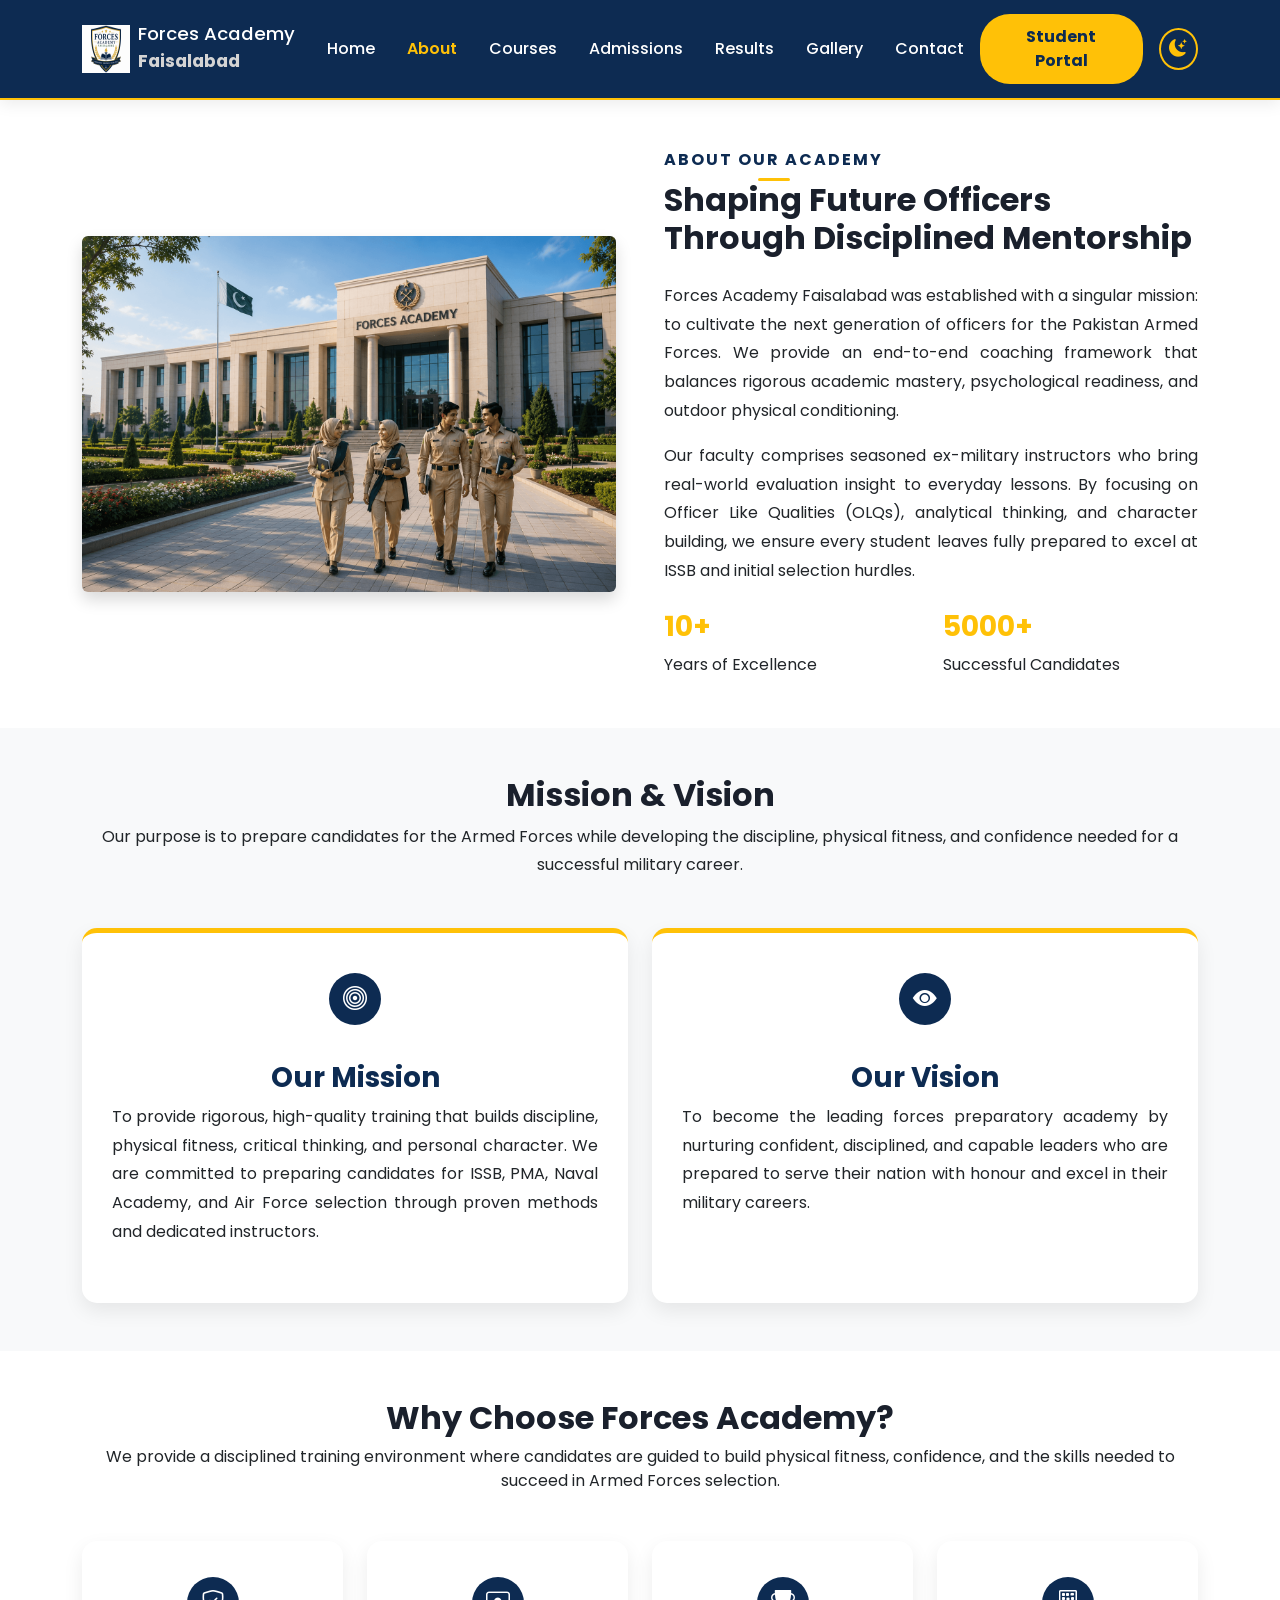
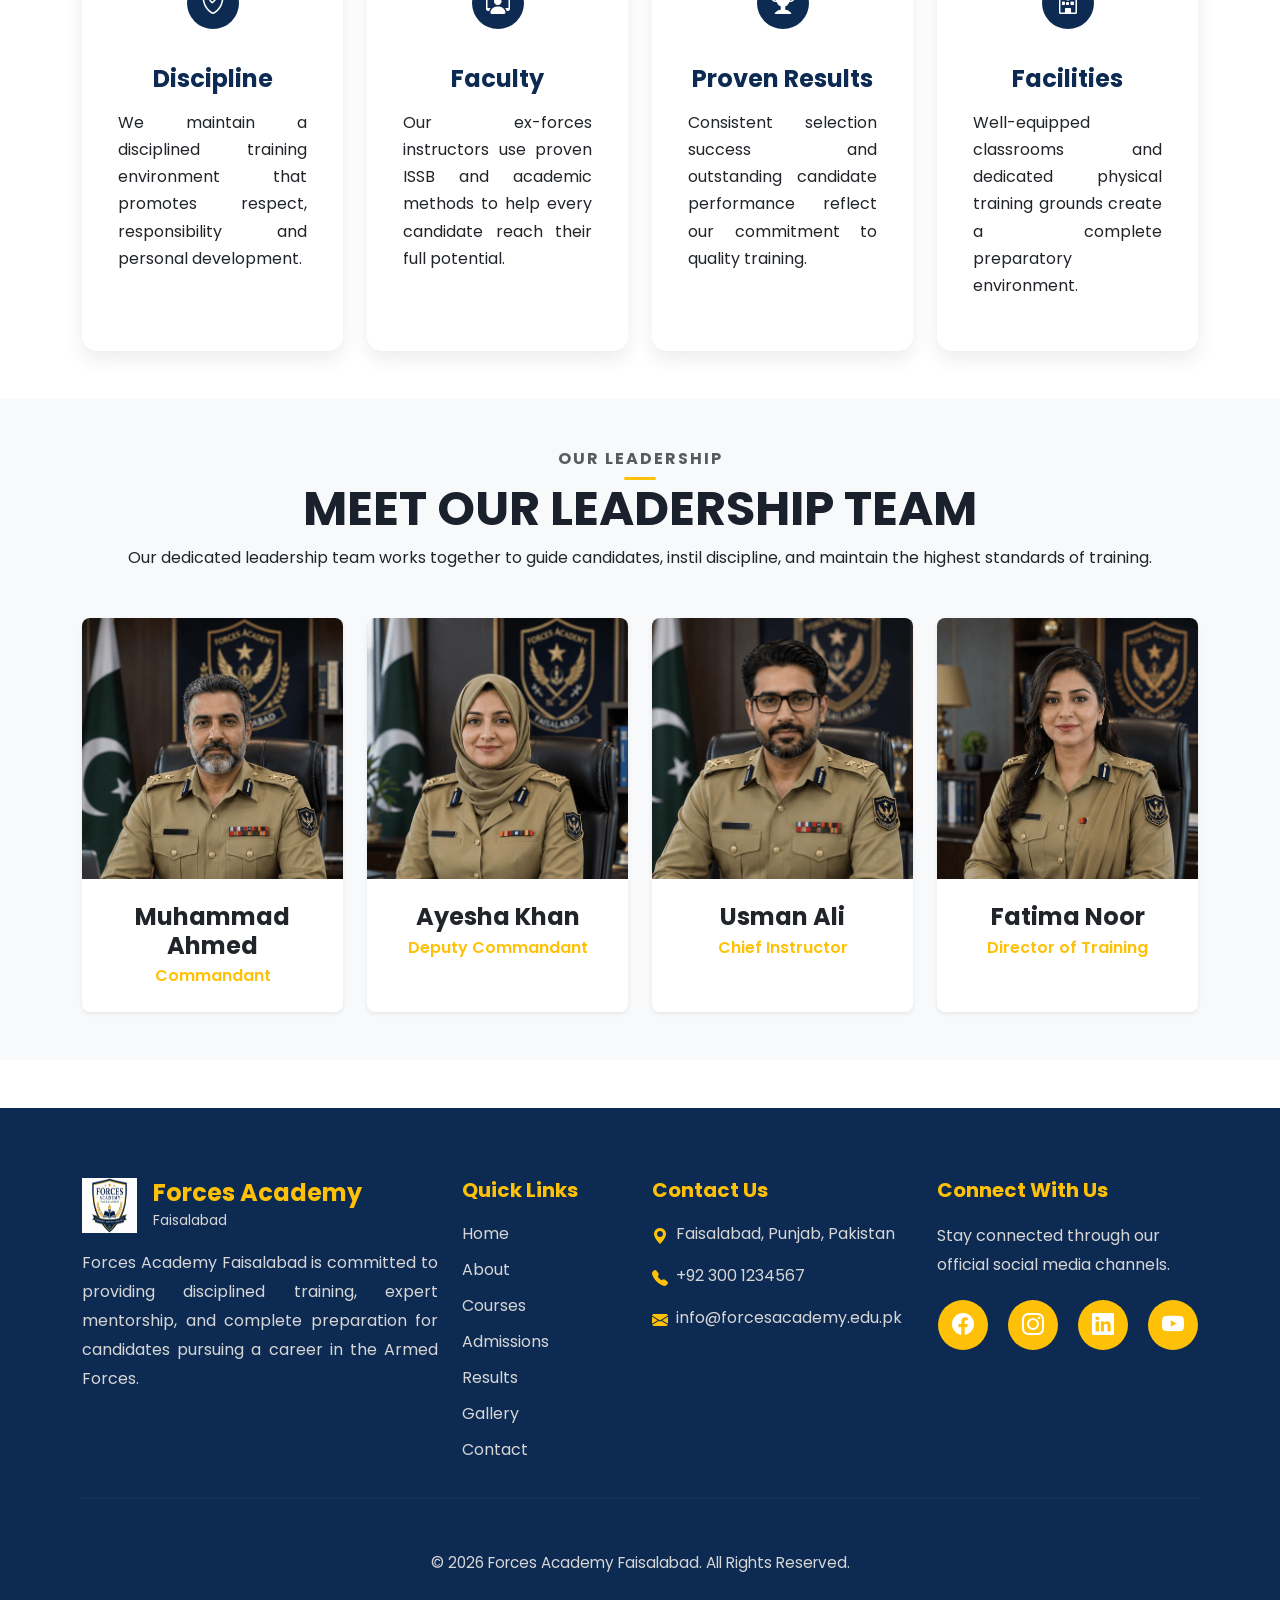
==== commit 0caad457: "Add SEO metadata and improve website accessibility" ====
--- a/about.html
+++ b/about.html
@@ -4,8 +4,15 @@
 <head>
     <meta charset="UTF-8">
     <meta name="viewport" content="width=device-width, initial-scale=1.0">
+
+<link rel="icon" type="image/svg+xml" href="images/favicon.svg">
     <title>About | Forces Academy Faisalabad</title>
-
+<meta name="description" content="Learn about Forces Academy Faisalabad's mission, vision, and experienced ex-military faculty dedicated to preparing future officers for the Armed Forces.">
+<meta name="keywords" content="Forces Academy Faisalabad, about forces academy, ex-forces instructors Faisalabad, ISSB training institute, mission and vision military academy">
+<meta property="og:title" content="About | Forces Academy Faisalabad">
+<meta property="og:description" content="Learn about Forces Academy Faisalabad's mission, vision, and experienced ex-military leadership team.">
+<meta property="og:type" content="website">
+<meta property="og:image" content="images/logo.png">
     <!-- Bootstrap CSS -->
     <link href="https://cdn.jsdelivr.net/npm/bootstrap@5.3.7/dist/css/bootstrap.min.css" rel="stylesheet">
     <link rel="stylesheet" href="https://cdn.jsdelivr.net/npm/bootstrap-icons@1.13.1/font/bootstrap-icons.min.css">
--- a/css/style.css
+++ b/css/style.css
@@ -14,6 +14,20 @@
     --bg-light: #f8f9fa;           /* Section Background Tints */
     --bg-white: #ffffff;           /* Card Backgrounds */
     --border-color: #e9ecef;       /* Subtle Card Borders & Dividers */
+}
+html, body {
+    overflow-x: hidden;
+    max-width: 100%;
+}
+
+.feature-box {
+    max-width: 100%;
+    overflow: hidden;
+}
+
+.feature-box span {
+    white-space: normal;
+    word-break: break-word;
 }
 
 /* Import Font */
@@ -2291,4 +2305,105 @@
 html.dark-mode .btn-outline-warning.active {
     background-color: var(--gold-accent);
     color: var(--navy-primary);
+}
+/* PAGE LOAD & SCROLL ANIMATIONS */
+
+/* ---------- KEYFRAMES ---------- */
+@keyframes fadeInHero {
+    from {
+        opacity: 0;
+        transform: translateY(15px);
+    }
+    to {
+        opacity: 1;
+        transform: translateY(0);
+    }
+}
+
+@keyframes slideUpFade {
+    from {
+        opacity: 0;
+        transform: translateY(35px);
+    }
+    to {
+        opacity: 1;
+        transform: translateY(0);
+    }
+}
+
+@keyframes cardStaggerIn {
+    from {
+        opacity: 0;
+        transform: translateY(25px) scale(0.97);
+    }
+    to {
+        opacity: 1;
+        transform: translateY(0) scale(1);
+    }
+}
+
+/* ---------- HERO HEADING FADE-IN (runs on page load) ---------- */
+.hero-section h1 {
+    opacity: 0;
+    animation: fadeInHero 0.9s ease-out 0.2s forwards;
+}
+
+.hero-section .badge {
+    opacity: 0;
+    animation: fadeInHero 0.7s ease-out 0s forwards;
+}
+
+.hero-section p {
+    opacity: 0;
+    animation: fadeInHero 0.9s ease-out 0.4s forwards;
+}
+
+.hero-section .d-flex {
+    opacity: 0;
+    animation: fadeInHero 0.9s ease-out 0.6s forwards;
+}
+
+/* ---------- STATS SECTION SLIDE-UP (scroll-triggered) ---------- */
+.stats-card {
+    opacity: 0;
+    transform: translateY(35px);
+    transition: none; /* let animation handle motion, not the hover transition */
+}
+
+.stats-card.in-view {
+    animation: slideUpFade 0.7s ease-out forwards;
+}
+
+/* Stagger each stat card slightly */
+.stats-card.in-view:nth-child(1) { animation-delay: 0s; }
+.stats-card.in-view:nth-child(2) { animation-delay: 0.12s; }
+.stats-card.in-view:nth-child(3) { animation-delay: 0.24s; }
+.stats-card.in-view:nth-child(4) { animation-delay: 0.36s; }
+
+/* ---------- FEATURED COURSE CARDS — STAGGERED (scroll-triggered) ---------- */
+.course-preview-card {
+    opacity: 0;
+    transform: translateY(25px) scale(0.97);
+}
+
+.course-preview-card.in-view {
+    animation: cardStaggerIn 0.6s ease-out forwards;
+}
+
+.course-preview-card.in-view:nth-child(1) { animation-delay: 0s; }
+.course-preview-card.in-view:nth-child(2) { animation-delay: 0.15s; }
+.course-preview-card.in-view:nth-child(3) { animation-delay: 0.3s; }
+
+/* ---------- RESPECT USERS WHO PREFER REDUCED MOTION ---------- */
+@media (prefers-reduced-motion: reduce) {
+    .hero-section h1,
+    .hero-section .badge,
+    .hero-section p,
+    .hero-section .d-flex,
+    .stats-card,
+    .course-preview-card {
+        animation: none !important;
+        opacity: 1 !important;
+        transform: none !important;
+    }
 }
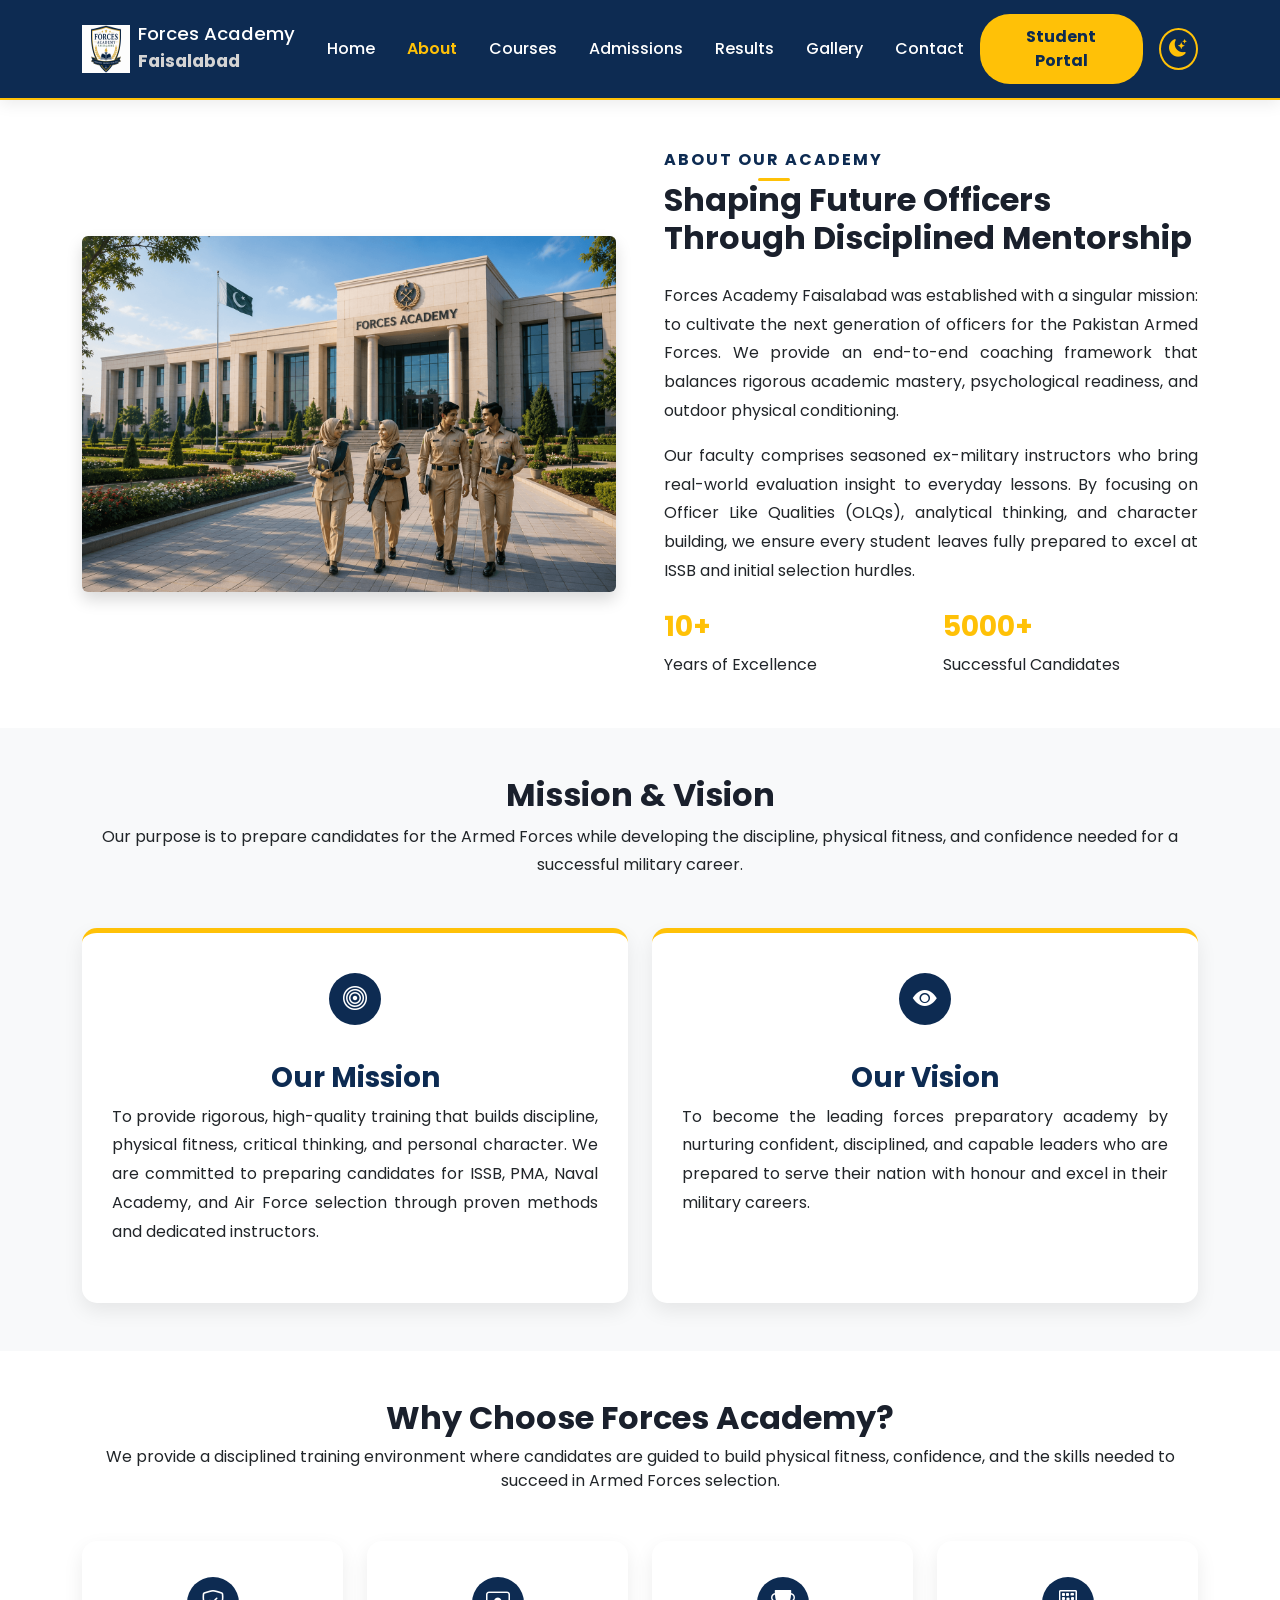
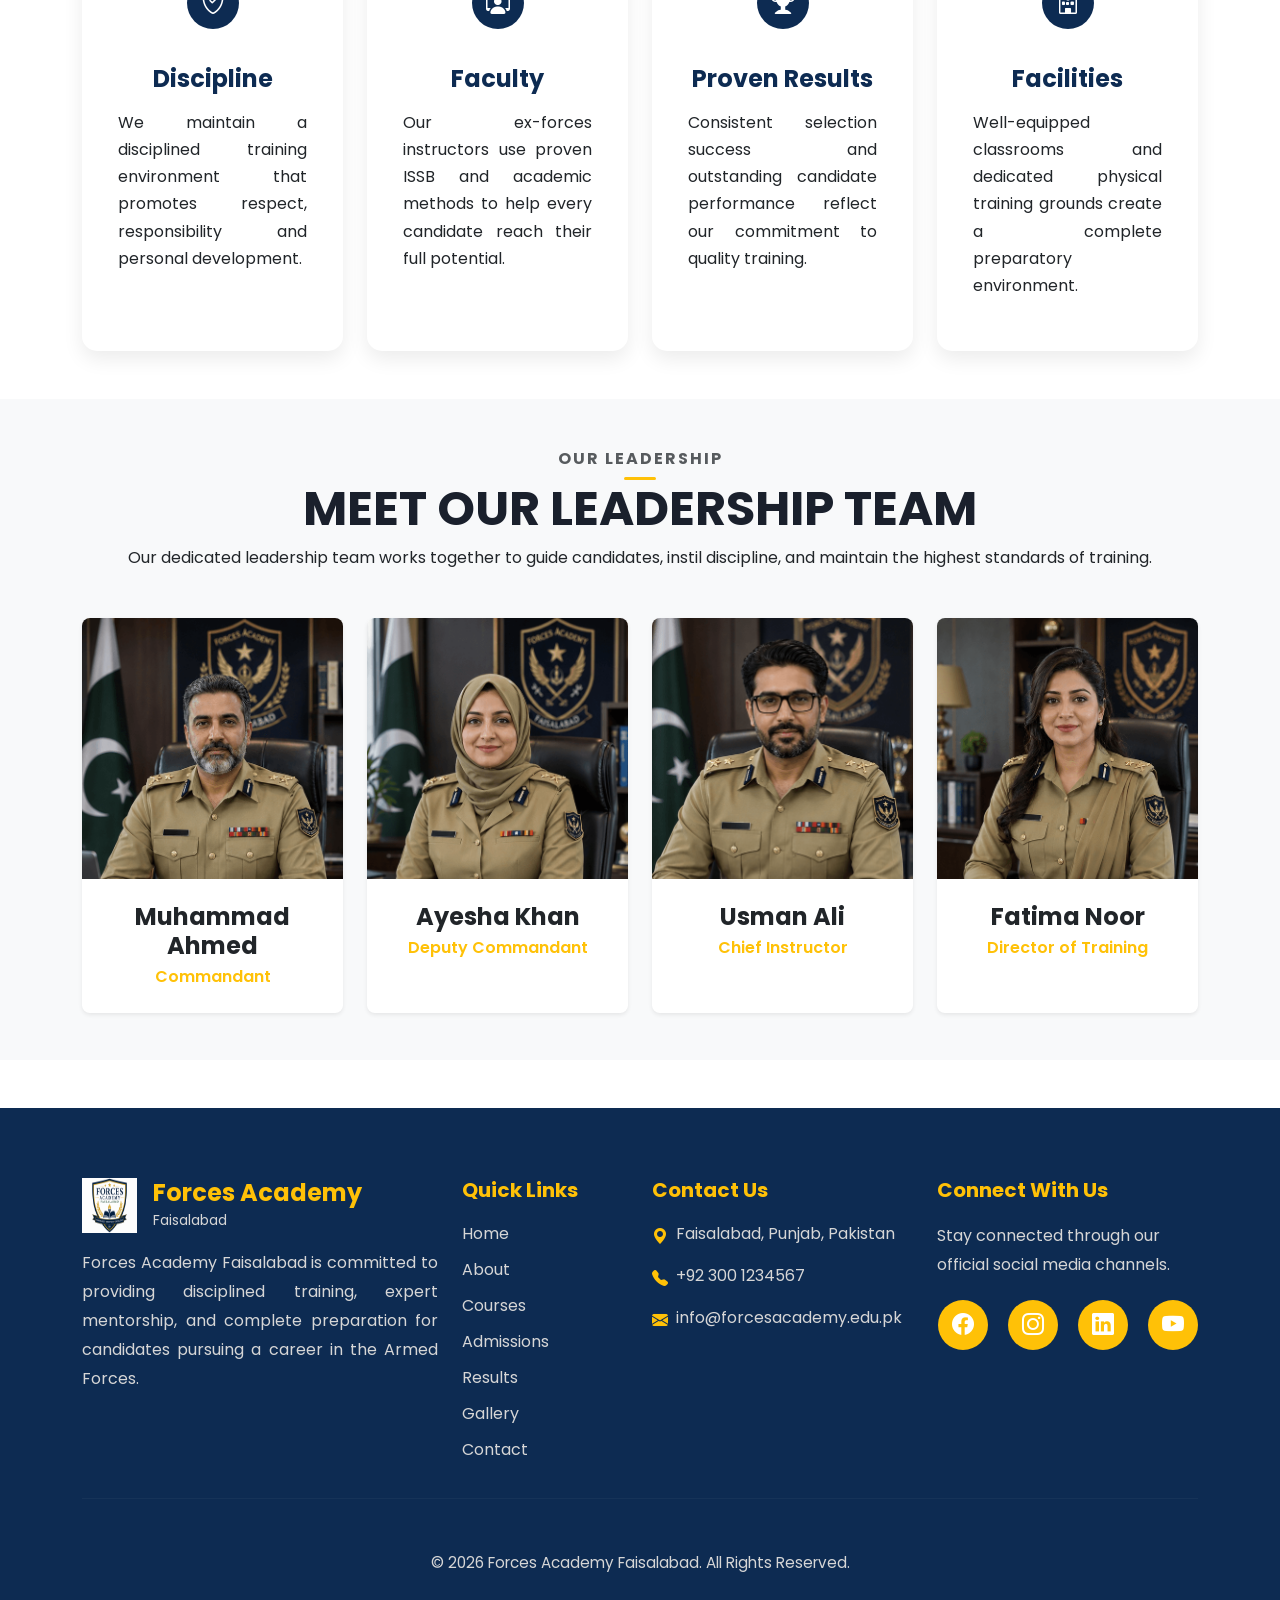
==== commit d27d74cf: "Connect student portal to LMS" ====
--- a/about.html
+++ b/about.html
@@ -13,6 +13,7 @@
 <meta property="og:description" content="Learn about Forces Academy Faisalabad's mission, vision, and experienced ex-military leadership team.">
 <meta property="og:type" content="website">
 <meta property="og:image" content="images/logo.png">
+
     <!-- Bootstrap CSS -->
     <link href="https://cdn.jsdelivr.net/npm/bootstrap@5.3.7/dist/css/bootstrap.min.css" rel="stylesheet">
     <link rel="stylesheet" href="https://cdn.jsdelivr.net/npm/bootstrap-icons@1.13.1/font/bootstrap-icons.min.css">
@@ -61,7 +62,7 @@
 
                 </ul>
 
-                <a href="#" class="btn portal-btn">
+                <a href="https://forces-academy-lms.infinityfree.io" class="btn portal-btn">
                     Student Portal
                 </a>
               
@@ -552,4 +553,4 @@
     </button>
 
 </body>
-</html>+</html>
--- a/css/style.css
+++ b/css/style.css
@@ -2224,14 +2224,7 @@
 #motto-quotes, .eligibility-table, .fee-table {
     transition: background-color 0.3s ease, color 0.3s ease, border-color 0.3s ease;
 }
-html.dark-mode .stats-card i {
-    background-color: #b0b8c1 !important;
-    color: var(--navy-primary) !important;
-}
-
-html.dark-mode .stats-card i::before {
-    color: var(--navy-primary) !important;
-}
+
 html.dark-mode #results-filter,
 html.dark-mode #results-table,
 html.dark-mode #contact-header,
@@ -2363,36 +2356,65 @@
     animation: fadeInHero 0.9s ease-out 0.6s forwards;
 }
 
-/* ---------- STATS SECTION SLIDE-UP (scroll-triggered) ---------- */
-.stats-card {
+/* ---------- SCROLL-TRIGGERED CARD ANIMATIONS (SITE-WIDE) ---------- */
+.stats-card,
+.course-preview-card,
+.announcement-card,
+.mission-card,
+.vision-card,
+.feature-card,
+.faculty-card,
+.course-card,
+.contact-card,
+.testimonial-card {
     opacity: 0;
-    transform: translateY(35px);
-    transition: none; /* let animation handle motion, not the hover transition */
-}
-
-.stats-card.in-view {
-    animation: slideUpFade 0.7s ease-out forwards;
-}
-
-/* Stagger each stat card slightly */
-.stats-card.in-view:nth-child(1) { animation-delay: 0s; }
-.stats-card.in-view:nth-child(2) { animation-delay: 0.12s; }
-.stats-card.in-view:nth-child(3) { animation-delay: 0.24s; }
-.stats-card.in-view:nth-child(4) { animation-delay: 0.36s; }
-
-/* ---------- FEATURED COURSE CARDS — STAGGERED (scroll-triggered) ---------- */
-.course-preview-card {
-    opacity: 0;
-    transform: translateY(25px) scale(0.97);
-}
-
-.course-preview-card.in-view {
-    animation: cardStaggerIn 0.6s ease-out forwards;
-}
-
-.course-preview-card.in-view:nth-child(1) { animation-delay: 0s; }
-.course-preview-card.in-view:nth-child(2) { animation-delay: 0.15s; }
-.course-preview-card.in-view:nth-child(3) { animation-delay: 0.3s; }
+    transform: translateY(28px) scale(0.97);
+    transition: none; /* animation handles motion, hover transition re-enabled below */
+}
+
+.stats-card.in-view,
+.course-preview-card.in-view,
+.announcement-card.in-view,
+.mission-card.in-view,
+.vision-card.in-view,
+.feature-card.in-view,
+.faculty-card.in-view,
+.course-card.in-view,
+.contact-card.in-view,
+.testimonial-card.in-view {
+    animation: cardStaggerIn 0.65s ease-out forwards;
+}
+
+/* Re-enable hover transitions once the card has finished entering */
+.stats-card.in-view,
+.course-preview-card.in-view,
+.announcement-card.in-view,
+.mission-card.in-view,
+.vision-card.in-view,
+.feature-card.in-view,
+.faculty-card.in-view,
+.course-card.in-view,
+.contact-card.in-view,
+.testimonial-card.in-view {
+    transition: transform 0.3s ease, box-shadow 0.3s ease;
+}
+
+@media (prefers-reduced-motion: reduce) {
+    .stats-card,
+    .course-preview-card,
+    .announcement-card,
+    .mission-card,
+    .vision-card,
+    .feature-card,
+    .faculty-card,
+    .course-card,
+    .contact-card,
+    .testimonial-card {
+        animation: none !important;
+        opacity: 1 !important;
+        transform: none !important;
+    }
+}
 
 /* ---------- RESPECT USERS WHO PREFER REDUCED MOTION ---------- */
 @media (prefers-reduced-motion: reduce) {
@@ -2406,4 +2428,156 @@
         opacity: 1 !important;
         transform: none !important;
     }
+}
+
+/* ANNOUNCEMENTS SECTION */
+#announcements {
+    background-color: var(--bg-light);
+}
+
+.announcement-card {
+    background-color: var(--bg-white);
+    border-radius: 15px;
+    padding: 30px 25px;
+    display: flex;
+    gap: 20px;
+    box-shadow: 0 8px 20px rgba(0, 0, 0, 0.08);
+    border-left: 5px solid var(--gold-accent);
+    transition: transform 0.35s ease, box-shadow 0.35s ease;
+}
+
+.announcement-card:hover {
+    transform: translateY(-8px);
+    box-shadow: 0 15px 30px rgba(0, 0, 0, 0.15);
+}
+
+.announcement-date {
+    flex-shrink: 0;
+    width: 64px;
+    height: 64px;
+    background-color: var(--navy-primary);
+    color: #ffffff;
+    border-radius: 12px;
+    display: flex;
+    flex-direction: column;
+    align-items: center;
+    justify-content: center;
+    line-height: 1.1;
+}
+
+.announcement-date .day {
+    font-size: 1.4rem;
+    font-weight: 700;
+}
+
+.announcement-date .month {
+    font-size: 0.75rem;
+    text-transform: uppercase;
+    letter-spacing: 1px;
+    color: var(--gold-accent);
+}
+
+.announcement-body h4 {
+    color: var(--navy-primary);
+    font-weight: 700;
+    margin-bottom: 10px;
+}
+
+.announcement-body p {
+    color: var(--text-body);
+    line-height: 1.7;
+    margin-bottom: 15px;
+    font-size: 0.95rem;
+}
+
+.announcement-link {
+    color: var(--gold-hover);
+    font-weight: 600;
+    text-decoration: none;
+    transition: color 0.3s ease;
+}
+
+.announcement-link:hover {
+    color: var(--navy-primary);
+}
+
+.announcement-link i {
+    transition: transform 0.2s ease;
+}
+
+.announcement-link:hover i {
+    transform: translateX(4px);
+}
+
+@media (max-width: 576px) {
+    .announcement-card {
+        flex-direction: column;
+        text-align: center;
+    }
+
+    .announcement-date {
+        margin: 0 auto;
+    }
+}
+
+/* Dark mode support */
+html.dark-mode .announcement-card {
+    background-color: #1a222c;
+    box-shadow: 0 8px 20px rgba(0, 0, 0, 0.4);
+}
+
+html.dark-mode .announcement-body h4 {
+    color: #ffffff;
+}
+
+html.dark-mode .announcement-body p {
+    color: var(--text-body);
+}
+/* ANNOUNCEMENT CARD — HOVER EFFECTS */
+
+.announcement-card {
+    transition: transform 0.35s ease, box-shadow 0.35s ease, border-color 0.35s ease;
+}
+
+.announcement-card:hover {
+    transform: translateY(-10px);
+    box-shadow: 0 18px 35px rgba(0, 0, 0, 0.15);
+    border-top-color: var(--navy-primary);
+}
+
+/* Date badge flips navy → gold on hover */
+.announcement-date {
+    transition: background-color 0.3s ease, transform 0.3s ease;
+}
+
+.announcement-card:hover .announcement-date {
+    background-color: var(--gold-accent);
+    transform: scale(1.08);
+}
+
+.announcement-date .month {
+    transition: color 0.3s ease;
+}
+
+.announcement-card:hover .announcement-date .month {
+    color: var(--navy-primary);
+}
+
+/* Category badge flips too */
+.announcement-badge {
+    transition: background-color 0.3s ease, color 0.3s ease;
+}
+
+.announcement-card:hover .announcement-badge {
+    background-color: var(--gold-accent);
+    color: var(--navy-primary);
+}
+
+/* Read More arrow nudges right */
+.announcement-card .btn i {
+    transition: transform 0.25s ease;
+}
+
+.announcement-card .btn:hover i {
+    transform: translateX(4px);
 }
